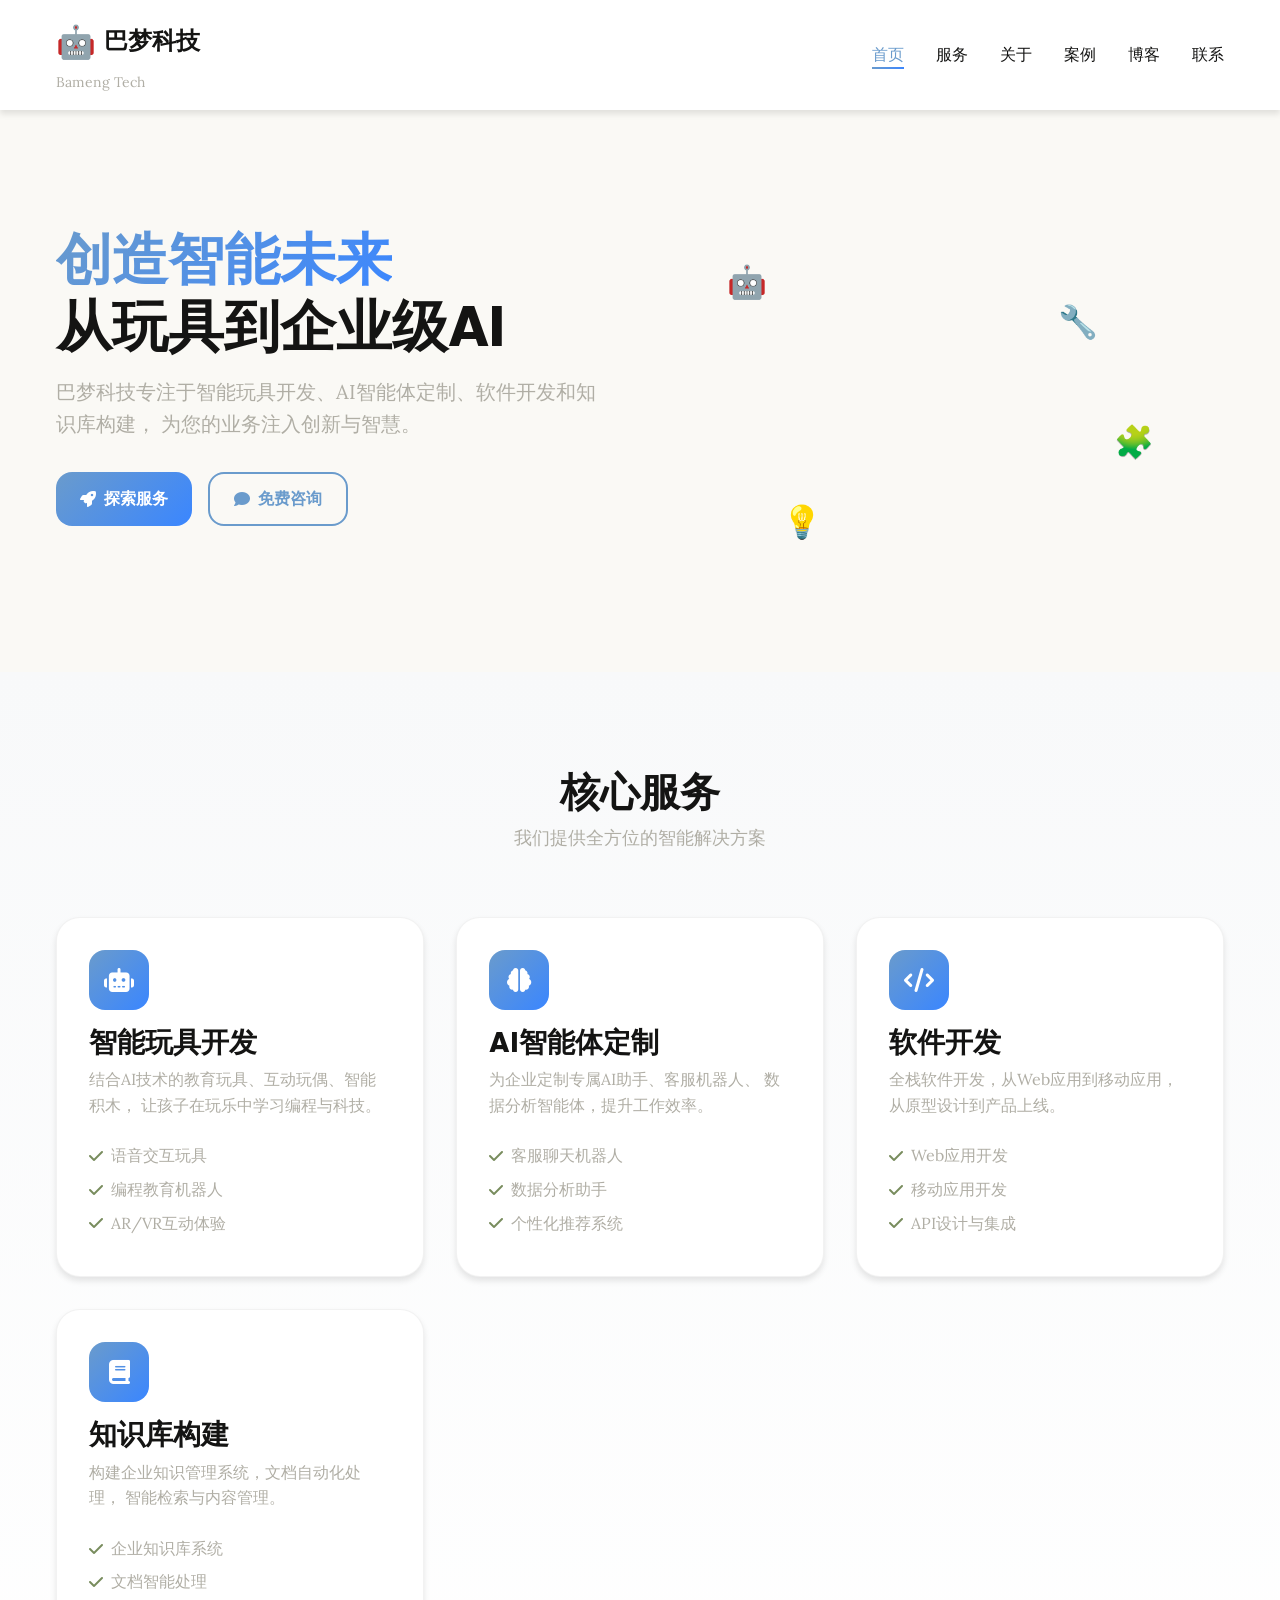
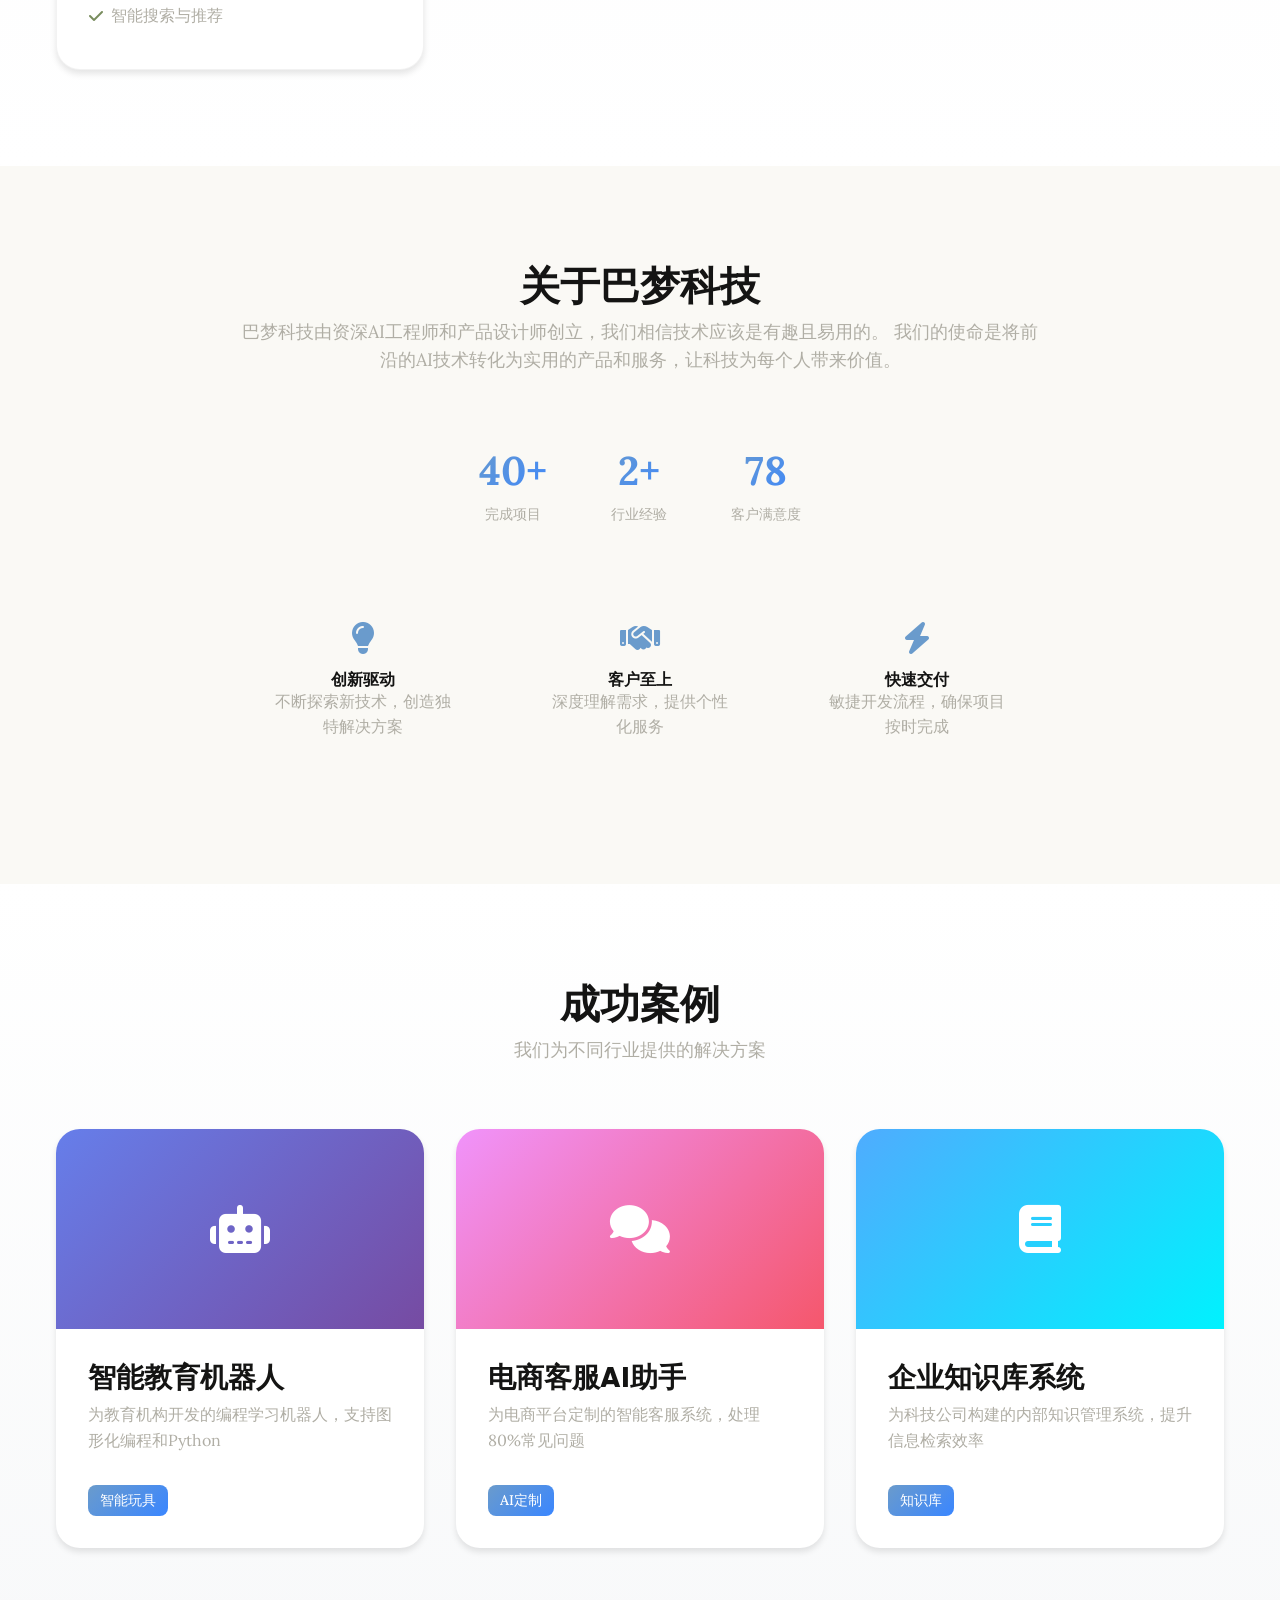
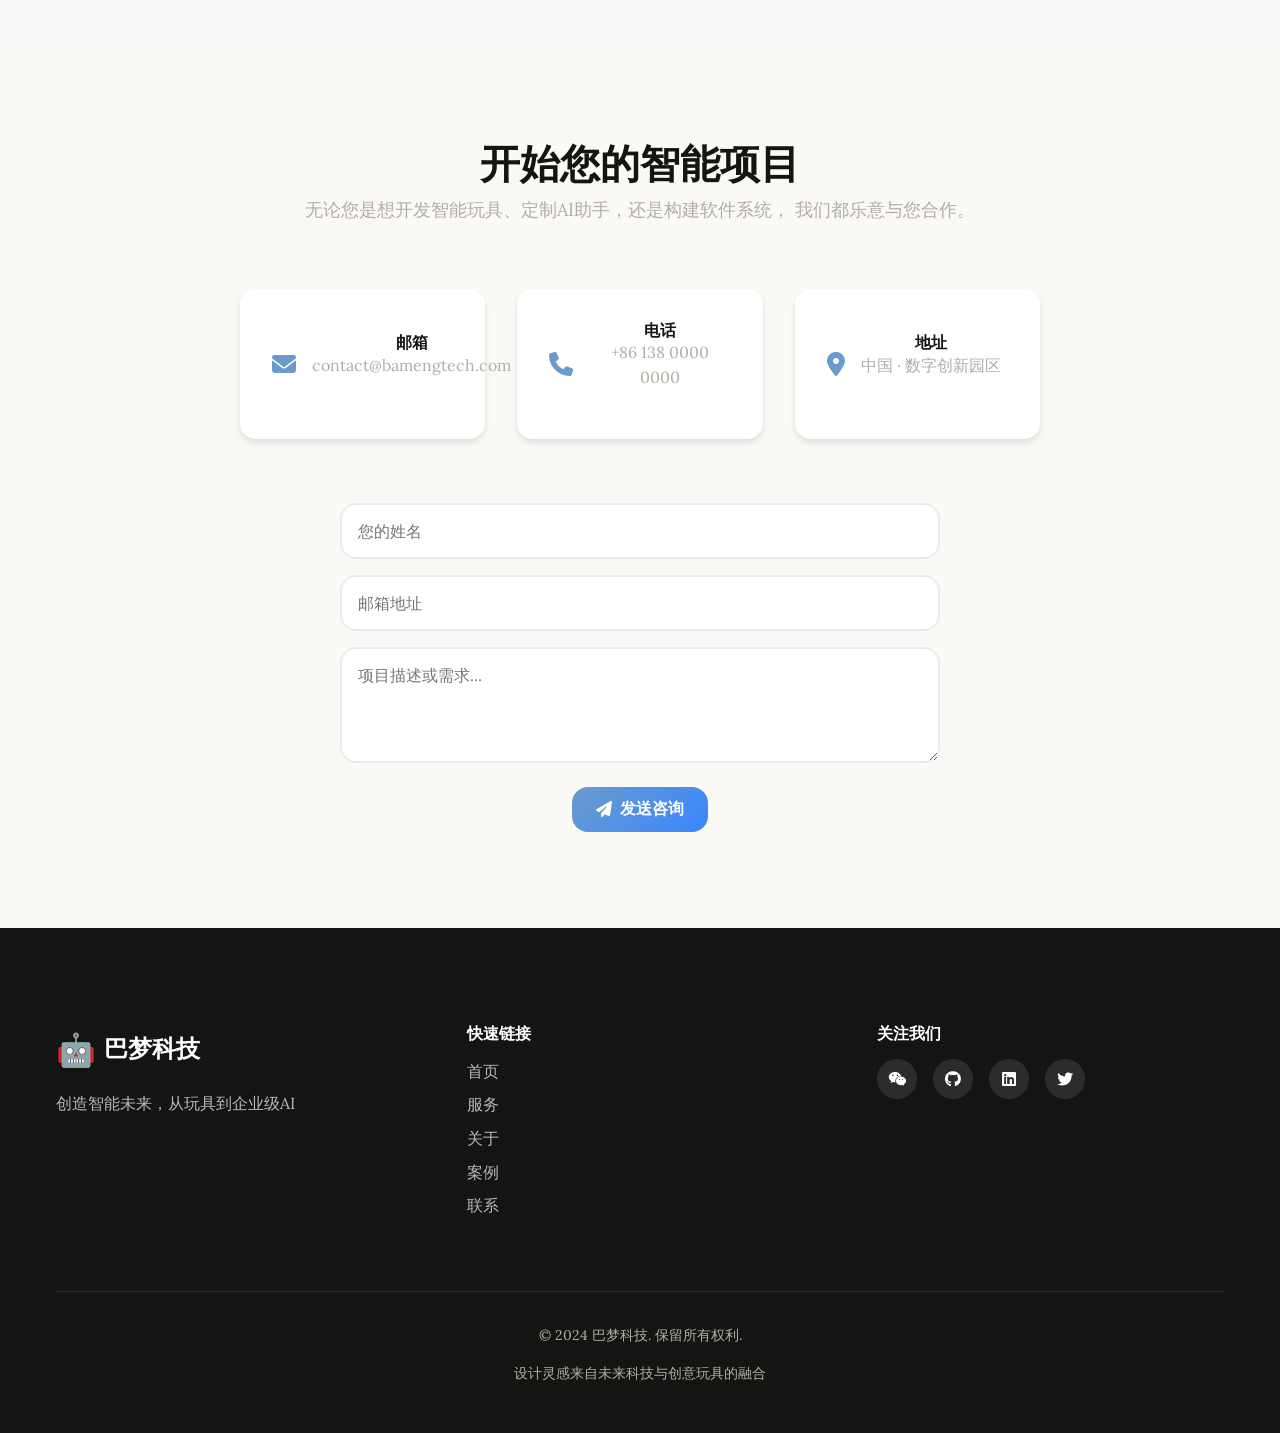
==== index.html @ cd21b33a "初稿" ====
<!DOCTYPE html>
<html lang="zh-CN">
<head>
    <meta charset="UTF-8">
    <meta name="viewport" content="width=device-width, initial-scale=1.0">
    <title>巴梦科技 - 智能玩具与AI定制专家</title>
    <link rel="stylesheet" href="css/style.css">
    <link rel="preconnect" href="https://fonts.googleapis.com">
    <link rel="preconnect" href="https://fonts.gstatic.com" crossorigin>
    <link href="https://fonts.googleapis.com/css2?family=Poppins:wght@300;400;500;600;700&family=Lora:wght@400;500;600;700&family=Space+Grotesk:wght@300;400;500;600;700&family=Inter:wght@300;400;500;600&family=JetBrains+Mono:wght@300;400;500&display=swap" rel="stylesheet">
    <link rel="stylesheet" href="https://cdnjs.cloudflare.com/ajax/libs/font-awesome/6.4.0/css/all.min.css">
</head>
<body>
    <!-- 导航栏 -->
    <nav class="navbar">
        <div class="container">
            <div class="nav-brand">
                <div class="logo">
                    <span class="logo-icon">🤖</span>
                    <span class="logo-text">巴梦科技</span>
                </div>
                <div class="logo-subtitle">Bameng Tech</div>
            </div>
            <ul class="nav-menu">
                <li><a href="#home" class="nav-link active">首页</a></li>
                <li><a href="#services" class="nav-link">服务</a></li>
                <li><a href="#about" class="nav-link">关于</a></li>
                <li><a href="#portfolio" class="nav-link">案例</a></li>
                <li><a href="blog.html" class="nav-link">博客</a></li>
                <li><a href="#contact" class="nav-link">联系</a></li>
            </ul>
            <button class="nav-toggle" aria-label="Toggle navigation">
                <i class="fas fa-bars"></i>
            </button>
        </div>
    </nav>

    <!-- 英雄区域 -->
    <section id="home" class="hero">
        <div class="container">
            <div class="hero-content">
                <h1 class="hero-title">
                    <span class="gradient-text">创造智能未来</span>
                    <br>从玩具到企业级AI
                </h1>
                <p class="hero-subtitle">
                    巴梦科技专注于智能玩具开发、AI智能体定制、软件开发和知识库构建，
                    为您的业务注入创新与智慧。
                </p>
                <div class="hero-buttons">
                    <a href="#services" class="btn btn-primary">
                        <i class="fas fa-rocket"></i> 探索服务
                    </a>
                    <a href="#contact" class="btn btn-secondary">
                        <i class="fas fa-comment"></i> 免费咨询
                    </a>
                </div>
            </div>
            <div class="hero-visual">
                <div class="floating-elements">
                    <div class="floating-element el1">🤖</div>
                    <div class="floating-element el2">🧩</div>
                    <div class="floating-element el3">💡</div>
                    <div class="floating-element el4">🔧</div>
                </div>
                <div class="hero-image">
                    <!-- 这里可以用SVG或图片 -->
                    <div class="circuit-background"></div>
                </div>
            </div>
        </div>
    </section>

    <!-- 服务区域 -->
    <section id="services" class="services">
        <div class="container">
            <div class="section-header">
                <h2 class="section-title">核心服务</h2>
                <p class="section-subtitle">我们提供全方位的智能解决方案</p>
            </div>
            <div class="services-grid">
                <div class="service-card">
                    <div class="service-icon">
                        <i class="fas fa-robot"></i>
                    </div>
                    <h3 class="service-title">智能玩具开发</h3>
                    <p class="service-description">
                        结合AI技术的教育玩具、互动玩偶、智能积木，
                        让孩子在玩乐中学习编程与科技。
                    </p>
                    <ul class="service-features">
                        <li><i class="fas fa-check"></i> 语音交互玩具</li>
                        <li><i class="fas fa-check"></i> 编程教育机器人</li>
                        <li><i class="fas fa-check"></i> AR/VR互动体验</li>
                    </ul>
                </div>

                <div class="service-card">
                    <div class="service-icon">
                        <i class="fas fa-brain"></i>
                    </div>
                    <h3 class="service-title">AI智能体定制</h3>
                    <p class="service-description">
                        为企业定制专属AI助手、客服机器人、
                        数据分析智能体，提升工作效率。
                    </p>
                    <ul class="service-features">
                        <li><i class="fas fa-check"></i> 客服聊天机器人</li>
                        <li><i class="fas fa-check"></i> 数据分析助手</li>
                        <li><i class="fas fa-check"></i> 个性化推荐系统</li>
                    </ul>
                </div>

                <div class="service-card">
                    <div class="service-icon">
                        <i class="fas fa-code"></i>
                    </div>
                    <h3 class="service-title">软件开发</h3>
                    <p class="service-description">
                        全栈软件开发，从Web应用到移动应用，
                        从原型设计到产品上线。
                    </p>
                    <ul class="service-features">
                        <li><i class="fas fa-check"></i> Web应用开发</li>
                        <li><i class="fas fa-check"></i> 移动应用开发</li>
                        <li><i class="fas fa-check"></i> API设计与集成</li>
                    </ul>
                </div>

                <div class="service-card">
                    <div class="service-icon">
                        <i class="fas fa-book"></i>
                    </div>
                    <h3 class="service-title">知识库构建</h3>
                    <p class="service-description">
                        构建企业知识管理系统，文档自动化处理，
                        智能检索与内容管理。
                    </p>
                    <ul class="service-features">
                        <li><i class="fas fa-check"></i> 企业知识库系统</li>
                        <li><i class="fas fa-check"></i> 文档智能处理</li>
                        <li><i class="fas fa-check"></i> 智能搜索与推荐</li>
                    </ul>
                </div>
            </div>
        </div>
    </section>

    <!-- 关于区域 -->
    <section id="about" class="about">
        <div class="container">
            <div class="about-content">
                <h2 class="section-title">关于巴梦科技</h2>
                <p class="about-text">
                    巴梦科技由资深AI工程师和产品设计师创立，我们相信技术应该是有趣且易用的。
                    我们的使命是将前沿的AI技术转化为实用的产品和服务，让科技为每个人带来价值。
                </p>
                <div class="stats">
                    <div class="stat-item">
                        <div class="stat-number">50+</div>
                        <div class="stat-label">完成项目</div>
                    </div>
                    <div class="stat-item">
                        <div class="stat-number">3+</div>
                        <div class="stat-label">行业经验</div>
                    </div>
                    <div class="stat-item">
                        <div class="stat-number">100%</div>
                        <div class="stat-label">客户满意度</div>
                    </div>
                </div>
                <div class="about-features">
                    <div class="feature">
                        <i class="fas fa-lightbulb"></i>
                        <h4>创新驱动</h4>
                        <p>不断探索新技术，创造独特解决方案</p>
                    </div>
                    <div class="feature">
                        <i class="fas fa-handshake"></i>
                        <h4>客户至上</h4>
                        <p>深度理解需求，提供个性化服务</p>
                    </div>
                    <div class="feature">
                        <i class="fas fa-bolt"></i>
                        <h4>快速交付</h4>
                        <p>敏捷开发流程，确保项目按时完成</p>
                    </div>
                </div>
            </div>
        </div>
    </section>

    <!-- 案例展示 -->
    <section id="portfolio" class="portfolio">
        <div class="container">
            <div class="section-header">
                <h2 class="section-title">成功案例</h2>
                <p class="section-subtitle">我们为不同行业提供的解决方案</p>
            </div>
            <div class="portfolio-grid">
                <div class="portfolio-item">
                    <div class="portfolio-image" style="background: linear-gradient(135deg, #667eea 0%, #764ba2 100%);">
                        <i class="fas fa-robot fa-3x"></i>
                    </div>
                    <div class="portfolio-content">
                        <h3>智能教育机器人</h3>
                        <p>为教育机构开发的编程学习机器人，支持图形化编程和Python</p>
                        <span class="portfolio-tag">智能玩具</span>
                    </div>
                </div>
                <div class="portfolio-item">
                    <div class="portfolio-image" style="background: linear-gradient(135deg, #f093fb 0%, #f5576c 100%);">
                        <i class="fas fa-comments fa-3x"></i>
                    </div>
                    <div class="portfolio-content">
                        <h3>电商客服AI助手</h3>
                        <p>为电商平台定制的智能客服系统，处理80%常见问题</p>
                        <span class="portfolio-tag">AI定制</span>
                    </div>
                </div>
                <div class="portfolio-item">
                    <div class="portfolio-image" style="background: linear-gradient(135deg, #4facfe 0%, #00f2fe 100%);">
                        <i class="fas fa-book fa-3x"></i>
                    </div>
                    <div class="portfolio-content">
                        <h3>企业知识库系统</h3>
                        <p>为科技公司构建的内部知识管理系统，提升信息检索效率</p>
                        <span class="portfolio-tag">知识库</span>
                    </div>
                </div>
            </div>
        </div>
    </section>

    <!-- 联系区域 -->
    <section id="contact" class="contact">
        <div class="container">
            <div class="contact-content">
                <h2 class="section-title">开始您的智能项目</h2>
                <p class="contact-subtitle">
                    无论您是想开发智能玩具、定制AI助手，还是构建软件系统，
                    我们都乐意与您合作。
                </p>
                <div class="contact-info">
                    <div class="contact-item">
                        <i class="fas fa-envelope"></i>
                        <div>
                            <h4>邮箱</h4>
                            <p>contact@bamengtech.com</p>
                        </div>
                    </div>
                    <div class="contact-item">
                        <i class="fas fa-phone"></i>
                        <div>
                            <h4>电话</h4>
                            <p>+86 138 0000 0000</p>
                        </div>
                    </div>
                    <div class="contact-item">
                        <i class="fas fa-map-marker-alt"></i>
                        <div>
                            <h4>地址</h4>
                            <p>中国 · 数字创新园区</p>
                        </div>
                    </div>
                </div>
                <form class="contact-form">
                    <div class="form-group">
                        <input type="text" placeholder="您的姓名" required>
                    </div>
                    <div class="form-group">
                        <input type="email" placeholder="邮箱地址" required>
                    </div>
                    <div class="form-group">
                        <textarea placeholder="项目描述或需求..." rows="4" required></textarea>
                    </div>
                    <button type="submit" class="btn btn-primary">
                        <i class="fas fa-paper-plane"></i> 发送咨询
                    </button>
                </form>
            </div>
        </div>
    </section>

    <!-- 页脚 -->
    <footer class="footer">
        <div class="container">
            <div class="footer-content">
                <div class="footer-brand">
                    <div class="logo">
                        <span class="logo-icon">🤖</span>
                        <span class="logo-text">巴梦科技</span>
                    </div>
                    <p class="footer-description">
                        创造智能未来，从玩具到企业级AI
                    </p>
                </div>
                <div class="footer-links">
                    <h4>快速链接</h4>
                    <ul>
                        <li><a href="#home">首页</a></li>
                        <li><a href="#services">服务</a></li>
                        <li><a href="#about">关于</a></li>
                        <li><a href="#portfolio">案例</a></li>
                        <li><a href="#contact">联系</a></li>
                    </ul>
                </div>
                <div class="footer-social">
                    <h4>关注我们</h4>
                    <div class="social-icons">
                        <a href="#"><i class="fab fa-weixin"></i></a>
                        <a href="#"><i class="fab fa-github"></i></a>
                        <a href="#"><i class="fab fa-linkedin"></i></a>
                        <a href="#"><i class="fab fa-twitter"></i></a>
                    </div>
                </div>
            </div>
            <div class="footer-bottom">
                <p>&copy; 2024 巴梦科技. 保留所有权利.</p>
                <p>设计灵感来自未来科技与创意玩具的融合</p>
            </div>
        </div>
    </footer>

    <script src="js/script.js"></script>
</body>
</html>
---- css/style.css ----
/* 巴梦科技 - 网站样式 */
/* 设计理念：未来科技 + 温暖互动 */

:root {
    /* 巴梦科技品牌色彩系统 - 基于brand-guidelines理念 */
    --primary-dark: #141413;      /* 主深色 - 专业稳重 */
    --primary-light: #faf9f5;     /* 主浅色 - 干净明亮 */
    --mid-gray: #b0aea5;          /* 中灰色 - 次要元素 */
    --light-gray: #e8e6dc;        /* 浅灰色 - 背景层次 */
    
    /* 强调色系统 - 体现智能玩具的趣味性 */
    --accent-orange: #d97757;     /* 主强调色 - 温暖活力 */
    --accent-blue: #6a9bcc;       /* 次强调色 - 科技信任 */
    --accent-green: #788c5d;      /* 三强调色 - 成长自然 */
    
    /* 功能色彩 */
    --primary-color: var(--accent-blue);      /* 主色使用科技蓝 */
    --secondary-color: var(--accent-orange);  /* 次色使用温暖橙 */
    --accent-color: var(--accent-green);      /* 强调色使用自然绿 */
    --dark-color: var(--primary-dark);
    --light-color: var(--primary-light);
    --gray-color: var(--mid-gray);
    
    /* 渐变系统 */
    --gradient-primary: linear-gradient(135deg, var(--accent-blue) 0%, #3a86ff 100%);
    --gradient-secondary: linear-gradient(135deg, var(--accent-orange) 0%, #ff9a5c 100%);
    --gradient-accent: linear-gradient(135deg, var(--accent-green) 0%, #9bc26d 100%);
    
    /* 字体系统 - 基于brand-guidelines理念 */
    --font-heading: 'Poppins', 'Space Grotesk', sans-serif;  /* 标题字体 */
    --font-body: 'Lora', 'Inter', 'Georgia', serif;          /* 正文字体 */
    --font-mono: 'JetBrains Mono', 'Courier New', monospace; /* 代码字体 */
    
    /* 间距 */
    --spacing-xs: 0.5rem;
    --spacing-sm: 1rem;
    --spacing-md: 2rem;
    --spacing-lg: 4rem;
    --spacing-xl: 6rem;
    
    /* 圆角 */
    --radius-sm: 8px;
    --radius-md: 16px;
    --radius-lg: 24px;
    
    /* 阴影 */
    --shadow-sm: 0 4px 6px rgba(0, 0, 0, 0.1);
    --shadow-md: 0 10px 25px rgba(0, 0, 0, 0.15);
    --shadow-lg: 0 20px 40px rgba(0, 0, 0, 0.2);
}

/* 重置与基础样式 */
* {
    margin: 0;
    padding: 0;
    box-sizing: border-box;
}

html {
    scroll-behavior: smooth;
}

body {
    font-family: var(--font-body);
    color: var(--dark-color);
    background-color: var(--light-color);
    line-height: 1.6;
    overflow-x: hidden;
}

.container {
    max-width: 1200px;
    margin: 0 auto;
    padding: 0 var(--spacing-sm);
}

/* 排版 */
h1, h2, h3, h4 {
    font-family: var(--font-heading);
    font-weight: 700;
    line-height: 1.2;
}

h1 {
    font-size: 3.5rem;
    margin-bottom: var(--spacing-sm);
}

h2 {
    font-size: 2.5rem;
    margin-bottom: var(--spacing-sm);
}

h3 {
    font-size: 1.75rem;
    margin-bottom: var(--spacing-xs);
}

p {
    margin-bottom: var(--spacing-sm);
    color: var(--gray-color);
}

/* 按钮 */
.btn {
    display: inline-flex;
    align-items: center;
    justify-content: center;
    padding: 0.75rem 1.5rem;
    border-radius: var(--radius-md);
    font-weight: 600;
    text-decoration: none;
    transition: all 0.3s ease;
    border: none;
    cursor: pointer;
    font-size: 1rem;
    gap: 0.5rem;
}

.btn-primary {
    background: var(--gradient-primary);
    color: white;
}

.btn-primary:hover {
    transform: translateY(-2px);
    box-shadow: var(--shadow-md);
}

.btn-secondary {
    background: transparent;
    color: var(--primary-color);
    border: 2px solid var(--primary-color);
}

.btn-secondary:hover {
    background: var(--primary-color);
    color: white;
    transform: translateY(-2px);
}

/* 导航栏 */
.navbar {
    position: fixed;
    top: 0;
    left: 0;
    right: 0;
    background: rgba(255, 255, 255, 0.95);
    backdrop-filter: blur(10px);
    z-index: 1000;
    padding: 1rem 0;
    box-shadow: var(--shadow-sm);
}

.navbar .container {
    display: flex;
    justify-content: space-between;
    align-items: center;
}

.nav-brand {
    display: flex;
    flex-direction: column;
}

.logo {
    display: flex;
    align-items: center;
    gap: 0.5rem;
    font-size: 1.5rem;
    font-weight: 700;
    color: var(--dark-color);
}

.logo-icon {
    font-size: 2rem;
}

.logo-subtitle {
    font-size: 0.875rem;
    color: var(--gray-color);
    margin-top: 0.25rem;
}

.nav-menu {
    display: flex;
    list-style: none;
    gap: 2rem;
}

.nav-link {
    text-decoration: none;
    color: var(--dark-color);
    font-weight: 500;
    transition: color 0.3s ease;
    position: relative;
}

.nav-link:hover,
.nav-link.active {
    color: var(--primary-color);
}

.nav-link.active::after {
    content: '';
    position: absolute;
    bottom: -5px;
    left: 0;
    right: 0;
    height: 2px;
    background: var(--gradient-primary);
}

.nav-toggle {
    display: none;
    background: none;
    border: none;
    font-size: 1.5rem;
    color: var(--dark-color);
    cursor: pointer;
}

/* 英雄区域 */
.hero {
    padding: var(--spacing-xl) 0;
    margin-top: 80px;
    position: relative;
    overflow: hidden;
}

.hero .container {
    display: grid;
    grid-template-columns: 1fr 1fr;
    gap: var(--spacing-lg);
    align-items: center;
}

.hero-title {
    font-size: 3.5rem;
    margin-bottom: var(--spacing-sm);
}

.gradient-text {
    background: var(--gradient-primary);
    -webkit-background-clip: text;
    -webkit-text-fill-color: transparent;
    background-clip: text;
}

.hero-subtitle {
    font-size: 1.25rem;
    margin-bottom: var(--spacing-md);
    color: var(--gray-color);
}

.hero-buttons {
    display: flex;
    gap: var(--spacing-sm);
    margin-top: var(--spacing-md);
}

.hero-visual {
    position: relative;
    height: 400px;
}

.floating-elements {
    position: absolute;
    width: 100%;
    height: 100%;
}

.floating-element {
    position: absolute;
    font-size: 2rem;
    animation: float 6s ease-in-out infinite;
}

.el1 { top: 20%; left: 10%; animation-delay: 0s; }
.el2 { top: 60%; left: 80%; animation-delay: 1s; }
.el3 { top: 80%; left: 20%; animation-delay: 2s; }
.el4 { top: 30%; left: 70%; animation-delay: 3s; }

@keyframes float {
    0%, 100% { transform: translateY(0) rotate(0deg); }
    50% { transform: translateY(-20px) rotate(10deg); }
}

.circuit-background {
    width: 100%;
    height: 100%;
    background: linear-gradient(45deg, #f0f4ff 25%, transparent 25%),
                linear-gradient(-45deg, #f0f4ff 25%, transparent 25%),
                linear-gradient(45deg, transparent 75%, #f0f4ff 75%),
                linear-gradient(-45deg, transparent 75%, #f0f4ff 75%);
    background-size: 20px 20px;
    background-position: 0 0, 0 10px, 10px -10px, -10px 0px;
    border-radius: var(--radius-lg);
    position: relative;
    overflow: hidden;
}

.circuit-background::before {
    content: '';
    position: absolute;
    top: 0;
    left: 0;
    right: 0;
    bottom: 0;
    background: var(--gradient-primary);
    opacity: 0.1;
}

/* 服务区域 */
.services {
    padding: var(--spacing-xl) 0;
    background: linear-gradient(180deg, #f8f9fa 0%, #ffffff 100%);
}

.section-header {
    text-align: center;
    margin-bottom: var(--spacing-lg);
}

.section-title {
    margin-bottom: var(--spacing-xs);
}

.section-subtitle {
    color: var(--gray-color);
    font-size: 1.125rem;
}

.services-grid {
    display: grid;
    grid-template-columns: repeat(auto-fit, minmax(280px, 1fr));
    gap: var(--spacing-md);
}

.service-card {
    background: white;
    padding: var(--spacing-md);
    border-radius: var(--radius-lg);
    box-shadow: var(--shadow-sm);
    transition: all 0.3s ease;
    border: 1px solid rgba(0, 0, 0, 0.05);
}

.service-card:hover {
    transform: translateY(-10px);
    box-shadow: var(--shadow-lg);
}

.service-icon {
    width: 60px;
    height: 60px;
    background: var(--gradient-primary);
    border-radius: var(--radius-md);
    display: flex;
    align-items: center;
    justify-content: center;
    margin-bottom: var(--spacing-sm);
    color: white;
    font-size: 1.5rem;
}

.service-title {
    margin-bottom: var(--spacing-xs);
}

.service-description {
    margin-bottom: var(--spacing-sm);
    min-height: 60px;
}

.service-features {
    list-style: none;
    margin-top: var(--spacing-sm);
}

.service-features li {
    display: flex;
    align-items: center;
    gap: 0.5rem;
    margin-bottom: 0.5rem;
    color: var(--gray-color);
}

.service-features i {
    color: var(--accent-color);
}

/* 关于区域 */
.about {
    padding: var(--spacing-xl) 0;
}

.about-content {
    max-width: 800px;
    margin: 0 auto;
    text-align: center;
}

.about-text {
    font-size: 1.125rem;
    margin-bottom: var(--spacing-lg);
}

.stats {
    display: flex;
    justify-content: center;
    gap: var(--spacing-lg);
    margin: var(--spacing-lg) 0;
}

.stat-item {
    text-align: center;
}

.stat-number {
    font-size: 2.5rem;
    font-weight: 700;
    background: var(--gradient-primary);
    -webkit-background-clip: text;
    -webkit-text-fill-color: transparent;
    background-clip: text;
}

.stat-label {
    color: var(--gray-color);
    font-size: 0.875rem;
}

.about-features {
    display: grid;
    grid-template-columns: repeat(auto-fit, minmax(200px, 1fr));
    gap: var(--spacing-md);
    margin-top: var(--spacing-lg);
}

.feature {
    text-align: center;
    padding: var(--spacing-md);
}

.feature i {
    font-size: 2rem;
    color: var(--primary-color);
    margin-bottom: var(--spacing-sm);
}

/* 案例区域 */
.portfolio {
    padding: var(--spacing-xl) 0;
    background: linear-gradient(180deg, #ffffff 0%, #f8f9fa 100%);
}

.portfolio-grid {
    display: grid;
    grid-template-columns: repeat(auto-fit, minmax(300px, 1fr));
    gap: var(--spacing-md);
}

.portfolio-item {
    background: white;
    border-radius: var(--radius-lg);
    overflow: hidden;
    box-shadow: var(--shadow-sm);
    transition: all 0.3s ease;
}

.portfolio-item:hover {
    transform: translateY(-5px);
    box-shadow: var(--shadow-md);
}

.portfolio-image {
    height: 200px;
    display: flex;
    align-items: center;
    justify-content: center;
    color: white;
}

.portfolio-content {
    padding: var(--spacing-md);
}

.portfolio-tag {
    display: inline-block;
    padding: 0.25rem 0.75rem;
    background: var(--gradient-primary);
    color: white;
    border-radius: var(--radius-sm);
    font-size: 0.875rem;
    font-weight: 500;
    margin-top: var(--spacing-sm);
}

/* 联系区域 */
.contact {
    padding: var(--spacing-xl) 0;
}

.contact-content {
    max-width: 800px;
    margin: 0 auto;
    text-align: center;
}

.contact-subtitle {
    font-size: 1.125rem;
    margin-bottom: var(--spacing-lg);
}

.contact-info {
    display: grid;
    grid-template-columns: repeat(auto-fit, minmax(200px, 1fr));
    gap: var(--spacing-md);
    margin: var(--spacing-lg) 0;
}

.contact-item {
    display: flex;
    align-items: center;
    gap: var(--spacing-sm);
    padding: var(--spacing-md);
    background: white;
    border-radius: var(--radius-md);
    box-shadow: var(--shadow-sm);
}

.contact-item i {
    font-size: 1.5rem;
    color: var(--primary-color);
}

.contact-form {
    max-width: 600px;
    margin: var(--spacing-lg) auto 0;
}

.form-group {
    margin-bottom: var(--spacing-sm);
}

.form-group input,
.form-group textarea {
    width: 100%;
    padding: 1rem;
    border: 2px solid #e9ecef;
    border-radius: var(--radius-md);
    font-family: var(--font-body);
    font-size: 1rem;
    transition: border-color 0.3s ease;
}

.form-group input:focus,
.form-group textarea:focus {
    outline: none;
    border-color: var(--primary-color);
}

/* 页脚 */
.footer {
    background: var(--dark-color);
    color: white;
    padding: var(--spacing-xl) 0 var(--spacing-md);
}

.footer-content {
    display: grid;
    grid-template-columns: repeat(auto-fit, minmax(250px, 1fr));
    gap: var(--spacing-lg);
    margin-bottom: var(--spacing-lg);
}

.footer-brand .logo {
    color: white;
    margin-bottom: var(--spacing-sm);
}

.footer-description {
    color: rgba(255, 255, 255, 0.7);
}

.footer-links h4,
.footer-social h4 {
    margin-bottom: var(--spacing-sm);
    color: white;
}

.footer-links ul {
    list-style: none;
}

.footer-links li {
    margin-bottom: 0.5rem;
}

.footer-links a {
    color: rgba(255, 255, 255, 0.7);
    text-decoration: none;
    transition: color 0.3s ease;
}

.footer-links a:hover {
    color: white;
}

.social-icons {
    display: flex;
    gap: var(--spacing-sm);
}

.social-icons a {
    display: inline-flex;
    align-items: center;
    justify-content: center;
    width: 40px;
    height: 40px;
    background: rgba(255, 255, 255, 0.1);
    border-radius: 50%;
    color: white;
    text-decoration: none;
    transition: all 0.3s ease;
}

.social-icons a:hover {
    background: var(--primary-color);
    transform: translateY(-3px);
}

.footer-bottom {
    text-align: center;
    padding-top: var(--spacing-md);
    border-top: 1px solid rgba(255, 255, 255, 0.1);
    color: rgba(255, 255, 255, 0.5);
    font-size: 0.875rem;
}

/* 响应式设计 */
@media (max-width: 768px) {
    h1 {
        font-size: 2.5rem;
    }
    
    h2 {
        font-size: 2rem;
    }
    
    .hero .container {
        grid-template-columns: 1fr;
        text-align: center;
    }
    
    .hero-buttons {
        justify-content: center;
        flex-wrap: wrap;
    }
    
    .nav-menu {
        display: none;
        position: absolute;
        top: 100%;
        left: 0;
        right: 0;
        background: white;
        flex-direction: column;
        padding: var(--spacing-md);
        box-shadow: var(--shadow-md);
    }
    
    .nav-menu.active {
        display: flex;
    }
    
    .nav-toggle {
        display: block;
    }
    
    .stats {
        flex-direction: column;
        gap: var(--spacing-md);
    }
    
    .contact-info {
        grid-template-columns: 1fr;
    }
}

@media (max-width: 480px) {
    .services-grid,
    .portfolio-grid {
        grid-template-columns: 1fr;
    }
    
    .about-features {
        grid-template-columns: 1fr;
    }
}
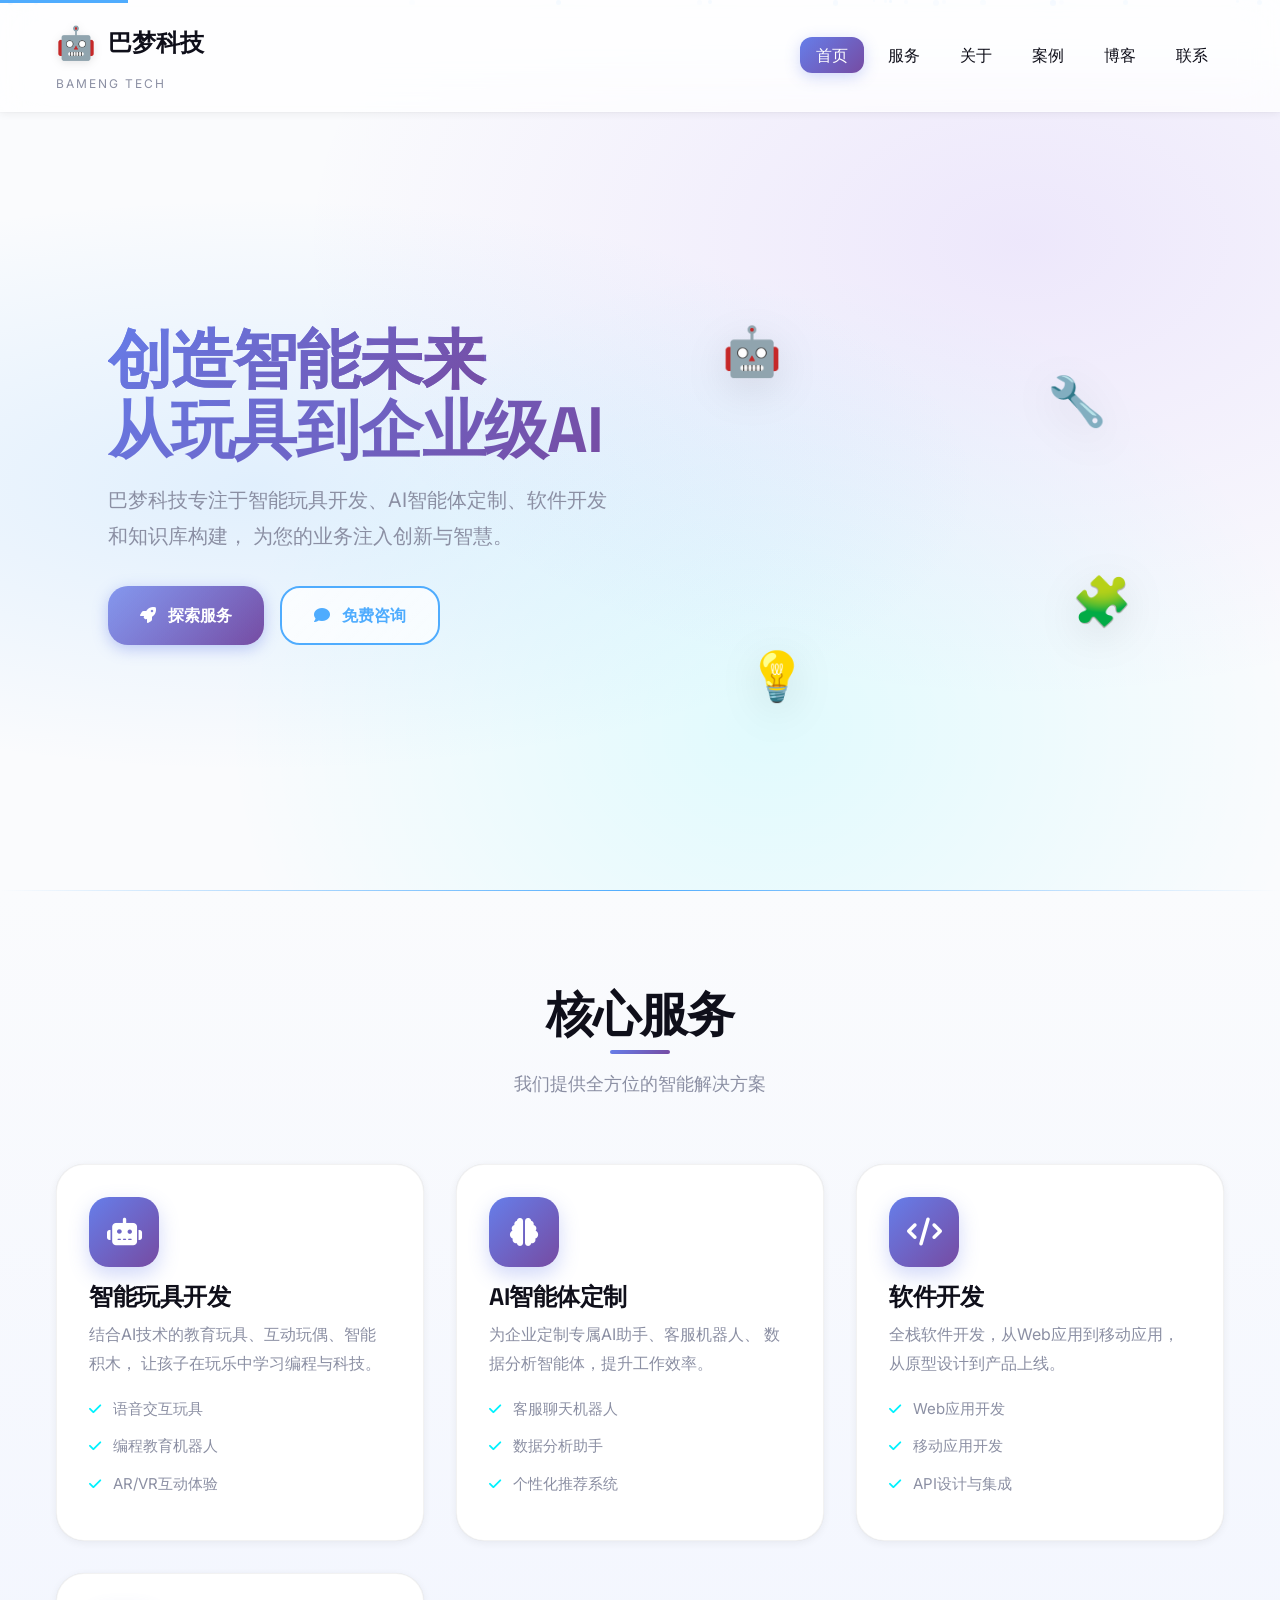
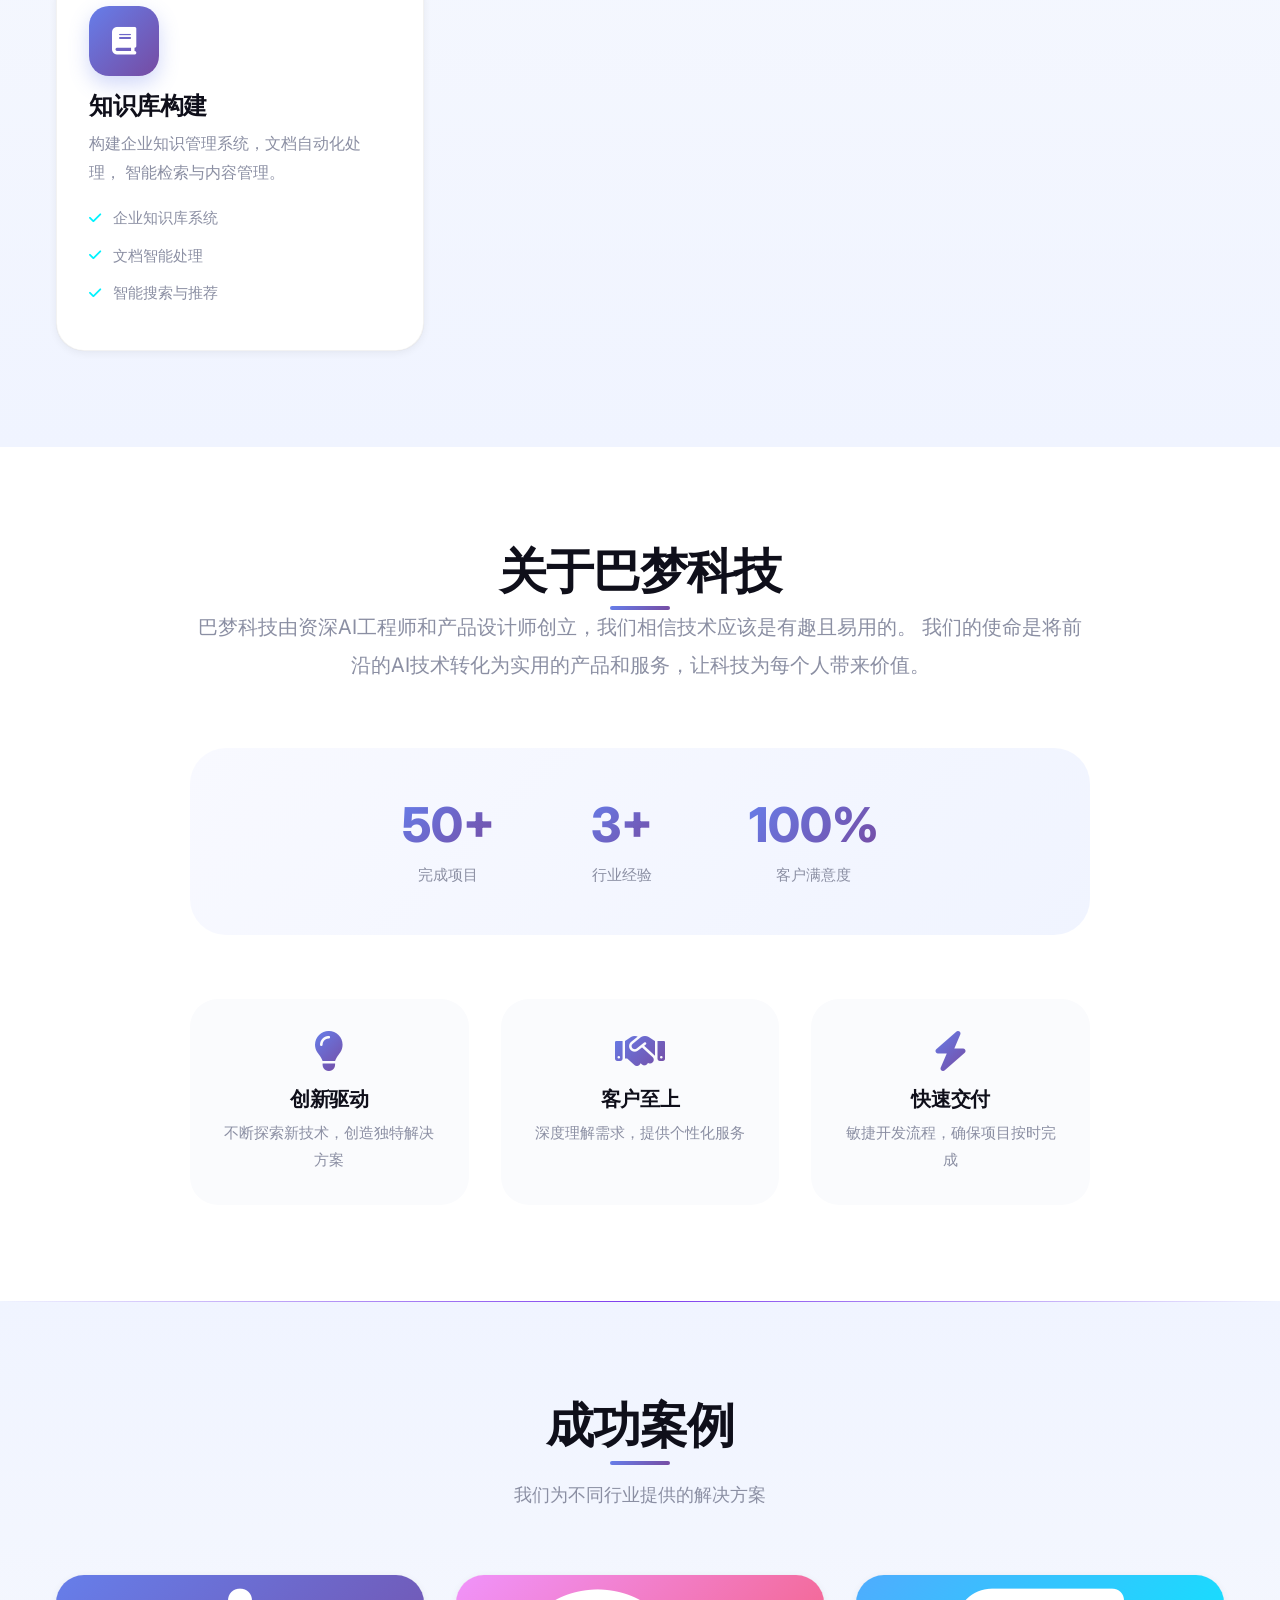
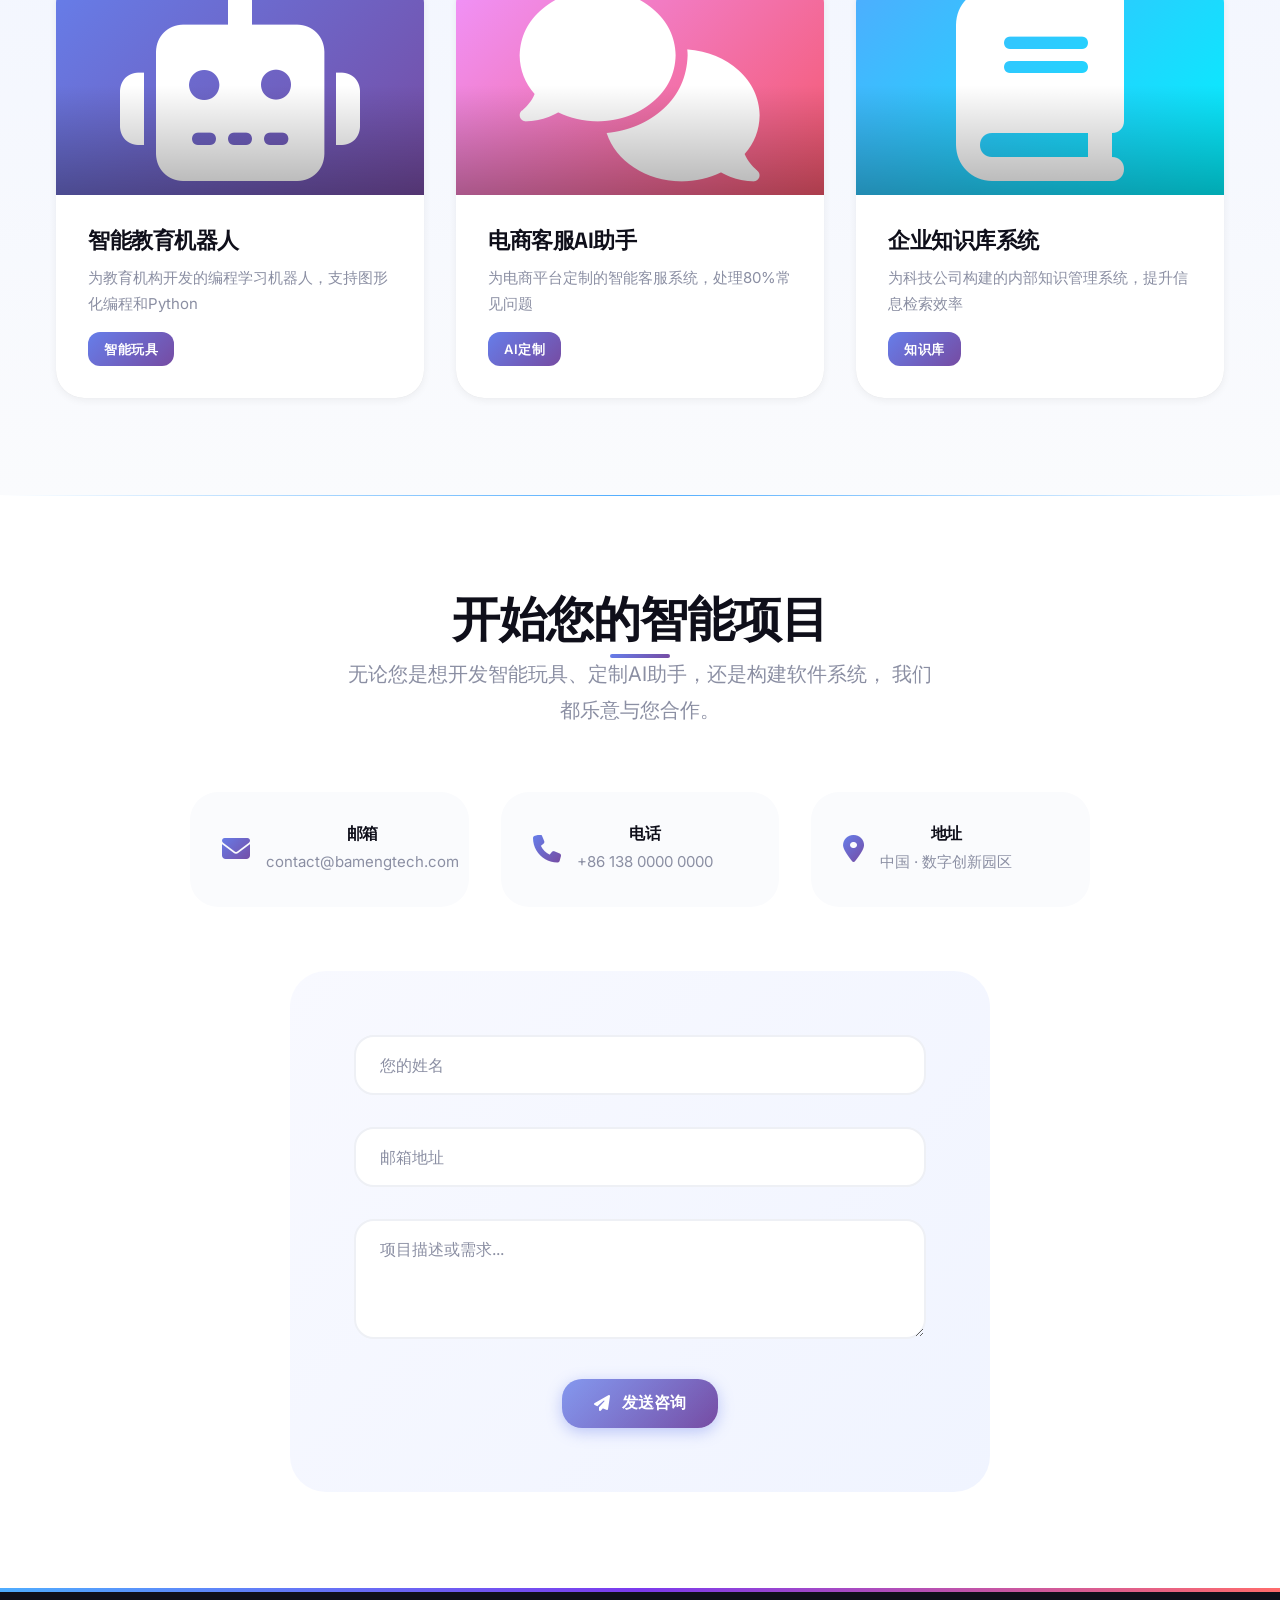
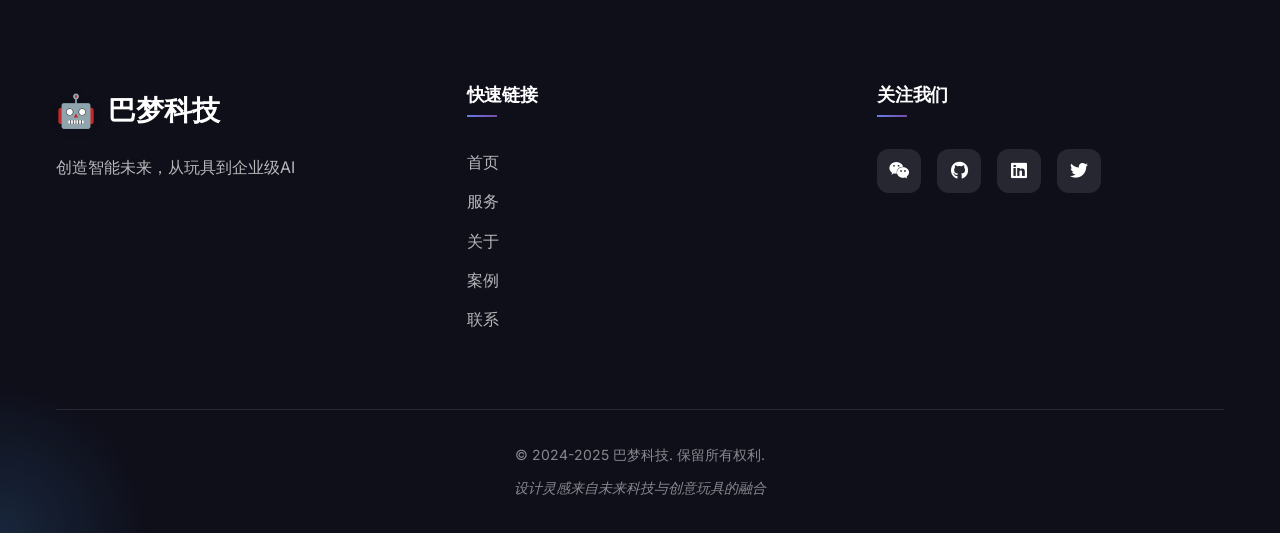
==== commit 1c245620: "add" ====
--- a/index.html
+++ b/index.html
@@ -3,14 +3,19 @@
 <head>
     <meta charset="UTF-8">
     <meta name="viewport" content="width=device-width, initial-scale=1.0">
+    <meta name="description" content="巴梦科技专注于智能玩具开发、AI智能体定制、软件开发和知识库构建，为您的业务注入创新与智慧。">
+    <meta name="theme-color" content="#667eea">
     <title>巴梦科技 - 智能玩具与AI定制专家</title>
     <link rel="stylesheet" href="css/style.css">
     <link rel="preconnect" href="https://fonts.googleapis.com">
     <link rel="preconnect" href="https://fonts.gstatic.com" crossorigin>
-    <link href="https://fonts.googleapis.com/css2?family=Poppins:wght@300;400;500;600;700&family=Lora:wght@400;500;600;700&family=Space+Grotesk:wght@300;400;500;600;700&family=Inter:wght@300;400;500;600&family=JetBrains+Mono:wght@300;400;500&display=swap" rel="stylesheet">
+    <link href="https://fonts.googleapis.com/css2?family=Inter:wght@300;400;500;600;700&family=Space+Grotesk:wght@300;400;500;600;700&family=JetBrains+Mono:wght@300;400;500&display=swap" rel="stylesheet">
     <link rel="stylesheet" href="https://cdnjs.cloudflare.com/ajax/libs/font-awesome/6.4.0/css/all.min.css">
 </head>
 <body>
+    <!-- 无障碍跳过链接 -->
+    <a href="#main-content" class="skip-link">跳转到主要内容</a>
+    
     <!-- 导航栏 -->
     <nav class="navbar">
         <div class="container">
@@ -35,7 +40,9 @@
         </div>
     </nav>
 
-    <!-- 英雄区域 -->
+    <!-- 主要内容 -->
+    <main id="main-content">
+        <!-- 英雄区域 -->
     <section id="home" class="hero">
         <div class="container">
             <div class="hero-content">
@@ -281,6 +288,7 @@
             </div>
         </div>
     </section>
+    </main>
 
     <!-- 页脚 -->
     <footer class="footer">
@@ -316,7 +324,7 @@
                 </div>
             </div>
             <div class="footer-bottom">
-                <p>&copy; 2024 巴梦科技. 保留所有权利.</p>
+                <p>&copy; 2024-2025 巴梦科技. 保留所有权利.</p>
                 <p>设计灵感来自未来科技与创意玩具的融合</p>
             </div>
         </div>
--- a/css/style.css
+++ b/css/style.css
@@ -1,35 +1,43 @@
 /* 巴梦科技 - 网站样式 */
-/* 设计理念：未来科技 + 温暖互动 */
+/* 设计理念：未来科技 + 温暖互动 + 现代美学 */
 
 :root {
-    /* 巴梦科技品牌色彩系统 - 基于brand-guidelines理念 */
-    --primary-dark: #141413;      /* 主深色 - 专业稳重 */
-    --primary-light: #faf9f5;     /* 主浅色 - 干净明亮 */
-    --mid-gray: #b0aea5;          /* 中灰色 - 次要元素 */
-    --light-gray: #e8e6dc;        /* 浅灰色 - 背景层次 */
-    
-    /* 强调色系统 - 体现智能玩具的趣味性 */
-    --accent-orange: #d97757;     /* 主强调色 - 温暖活力 */
-    --accent-blue: #6a9bcc;       /* 次强调色 - 科技信任 */
-    --accent-green: #788c5d;      /* 三强调色 - 成长自然 */
+    /* 巴梦科技品牌色彩系统 - 2024现代配色 */
+    --primary-dark: #0f0f1a;      /* 主深色 - 深邃科技感 */
+    --primary-light: #fafbfd;     /* 主浅色 - 清透白 */
+    --mid-gray: #8b8fa3;          /* 中灰色 - 柔和灰 */
+    --light-gray: #eef0f5;        /* 浅灰色 - 背景层次 */
+    
+    /* 强调色系统 - 渐变彩虹配色 */
+    --accent-orange: #ff6b6b;     /* 主强调色 - 活力红橙 */
+    --accent-blue: #4facfe;       /* 次强调色 - 天际蓝 */
+    --accent-green: #00f2fe;      /* 三强调色 - 科技青 */
+    --accent-purple: #7c3aed;     /* 新增紫色 - 创新紫 */
     
     /* 功能色彩 */
-    --primary-color: var(--accent-blue);      /* 主色使用科技蓝 */
-    --secondary-color: var(--accent-orange);  /* 次色使用温暖橙 */
-    --accent-color: var(--accent-green);      /* 强调色使用自然绿 */
+    --primary-color: var(--accent-blue);
+    --secondary-color: var(--accent-orange);
+    --accent-color: var(--accent-green);
     --dark-color: var(--primary-dark);
     --light-color: var(--primary-light);
     --gray-color: var(--mid-gray);
     
-    /* 渐变系统 */
-    --gradient-primary: linear-gradient(135deg, var(--accent-blue) 0%, #3a86ff 100%);
-    --gradient-secondary: linear-gradient(135deg, var(--accent-orange) 0%, #ff9a5c 100%);
-    --gradient-accent: linear-gradient(135deg, var(--accent-green) 0%, #9bc26d 100%);
-    
-    /* 字体系统 - 基于brand-guidelines理念 */
-    --font-heading: 'Poppins', 'Space Grotesk', sans-serif;  /* 标题字体 */
-    --font-body: 'Lora', 'Inter', 'Georgia', serif;          /* 正文字体 */
-    --font-mono: 'JetBrains Mono', 'Courier New', monospace; /* 代码字体 */
+    /* 渐变系统 - 更丰富的渐变效果 */
+    --gradient-primary: linear-gradient(135deg, #667eea 0%, #764ba2 100%);
+    --gradient-secondary: linear-gradient(135deg, #f093fb 0%, #f5576c 100%);
+    --gradient-accent: linear-gradient(135deg, #4facfe 0%, #00f2fe 100%);
+    --gradient-warm: linear-gradient(135deg, #ff6b6b 0%, #ffa500 100%);
+    --gradient-cool: linear-gradient(135deg, #667eea 0%, #4facfe 100%);
+    
+    /* 玻璃态效果 */
+    --glass-bg: rgba(255, 255, 255, 0.7);
+    --glass-border: rgba(255, 255, 255, 0.3);
+    --glass-blur: blur(20px);
+    
+    /* 字体系统 */
+    --font-heading: 'Space Grotesk', 'Poppins', sans-serif;
+    --font-body: 'Inter', 'Lora', -apple-system, sans-serif;
+    --font-mono: 'JetBrains Mono', 'Fira Code', monospace;
     
     /* 间距 */
     --spacing-xs: 0.5rem;
@@ -38,15 +46,33 @@
     --spacing-lg: 4rem;
     --spacing-xl: 6rem;
     
-    /* 圆角 */
-    --radius-sm: 8px;
-    --radius-md: 16px;
-    --radius-lg: 24px;
-    
-    /* 阴影 */
-    --shadow-sm: 0 4px 6px rgba(0, 0, 0, 0.1);
-    --shadow-md: 0 10px 25px rgba(0, 0, 0, 0.15);
-    --shadow-lg: 0 20px 40px rgba(0, 0, 0, 0.2);
+    /* 圆角 - 更圆润 */
+    --radius-sm: 12px;
+    --radius-md: 20px;
+    --radius-lg: 28px;
+    --radius-xl: 36px;
+    
+    /* 阴影 - 更柔和立体 */
+    --shadow-sm: 0 2px 8px rgba(0, 0, 0, 0.06), 0 0 1px rgba(0, 0, 0, 0.1);
+    --shadow-md: 0 8px 24px rgba(0, 0, 0, 0.08), 0 0 1px rgba(0, 0, 0, 0.1);
+    --shadow-lg: 0 16px 48px rgba(0, 0, 0, 0.1), 0 0 1px rgba(0, 0, 0, 0.1);
+    --shadow-xl: 0 24px 64px rgba(0, 0, 0, 0.15), 0 0 1px rgba(0, 0, 0, 0.1);
+    --shadow-glow: 0 0 30px rgba(79, 172, 254, 0.3);
+    
+    /* 动画时长 */
+    --transition-fast: 0.15s ease;
+    --transition-normal: 0.3s ease;
+    --transition-slow: 0.5s cubic-bezier(0.4, 0, 0.2, 1);
+}
+
+/* 深色模式变量 */
+[data-theme="dark"] {
+    --primary-dark: #f0f0f5;
+    --primary-light: #0f0f1a;
+    --mid-gray: #a0a4b8;
+    --light-gray: #1a1a2e;
+    --glass-bg: rgba(15, 15, 26, 0.8);
+    --glass-border: rgba(255, 255, 255, 0.1);
 }
 
 /* 重置与基础样式 */
@@ -58,14 +84,36 @@
 
 html {
     scroll-behavior: smooth;
+    scroll-padding-top: 80px;
 }
 
 body {
     font-family: var(--font-body);
     color: var(--dark-color);
     background-color: var(--light-color);
-    line-height: 1.6;
+    line-height: 1.7;
     overflow-x: hidden;
+    -webkit-font-smoothing: antialiased;
+    -moz-osx-font-smoothing: grayscale;
+}
+
+/* 滚动条美化 */
+::-webkit-scrollbar {
+    width: 8px;
+    height: 8px;
+}
+
+::-webkit-scrollbar-track {
+    background: var(--light-gray);
+}
+
+::-webkit-scrollbar-thumb {
+    background: linear-gradient(180deg, var(--accent-blue), var(--accent-purple));
+    border-radius: 4px;
+}
+
+::-webkit-scrollbar-thumb:hover {
+    background: linear-gradient(180deg, var(--accent-purple), var(--accent-blue));
 }
 
 .container {
@@ -79,77 +127,117 @@
     font-family: var(--font-heading);
     font-weight: 700;
     line-height: 1.2;
+    letter-spacing: -0.02em;
 }
 
 h1 {
-    font-size: 3.5rem;
+    font-size: clamp(2.5rem, 5vw, 4rem);
     margin-bottom: var(--spacing-sm);
+    background: var(--gradient-primary);
+    -webkit-background-clip: text;
+    -webkit-text-fill-color: transparent;
+    background-clip: text;
 }
 
 h2 {
-    font-size: 2.5rem;
+    font-size: clamp(2rem, 4vw, 3rem);
     margin-bottom: var(--spacing-sm);
 }
 
 h3 {
-    font-size: 1.75rem;
+    font-size: clamp(1.25rem, 2.5vw, 1.75rem);
     margin-bottom: var(--spacing-xs);
 }
 
 p {
     margin-bottom: var(--spacing-sm);
     color: var(--gray-color);
-}
-
-/* 按钮 */
+    line-height: 1.8;
+}
+
+/* 文字选择样式 */
+::selection {
+    background: var(--accent-blue);
+    color: white;
+}
+
+/* 按钮 - 现代玻璃态风格 */
 .btn {
     display: inline-flex;
     align-items: center;
     justify-content: center;
-    padding: 0.75rem 1.5rem;
+    padding: 0.875rem 2rem;
     border-radius: var(--radius-md);
     font-weight: 600;
     text-decoration: none;
-    transition: all 0.3s ease;
+    transition: all var(--transition-normal);
     border: none;
     cursor: pointer;
     font-size: 1rem;
-    gap: 0.5rem;
+    gap: 0.75rem;
+    position: relative;
+    overflow: hidden;
+    z-index: 1;
+}
+
+.btn::before {
+    content: '';
+    position: absolute;
+    top: 0;
+    left: 0;
+    width: 100%;
+    height: 100%;
+    background: linear-gradient(135deg, rgba(255,255,255,0.2) 0%, rgba(255,255,255,0) 100%);
+    z-index: -1;
 }
 
 .btn-primary {
     background: var(--gradient-primary);
     color: white;
+    box-shadow: 0 4px 15px rgba(102, 126, 234, 0.4);
 }
 
 .btn-primary:hover {
-    transform: translateY(-2px);
-    box-shadow: var(--shadow-md);
+    transform: translateY(-3px);
+    box-shadow: 0 8px 25px rgba(102, 126, 234, 0.5);
+}
+
+.btn-primary:active {
+    transform: translateY(-1px);
 }
 
 .btn-secondary {
-    background: transparent;
-    color: var(--primary-color);
-    border: 2px solid var(--primary-color);
+    background: var(--glass-bg);
+    color: var(--accent-blue);
+    border: 2px solid var(--accent-blue);
+    backdrop-filter: var(--glass-blur);
 }
 
 .btn-secondary:hover {
-    background: var(--primary-color);
+    background: var(--accent-blue);
     color: white;
-    transform: translateY(-2px);
-}
-
-/* 导航栏 */
+    transform: translateY(-3px);
+    box-shadow: 0 8px 25px rgba(79, 172, 254, 0.4);
+}
+
+/* 导航栏 - 玻璃态效果 */
 .navbar {
     position: fixed;
     top: 0;
     left: 0;
     right: 0;
-    background: rgba(255, 255, 255, 0.95);
-    backdrop-filter: blur(10px);
+    background: var(--glass-bg);
+    backdrop-filter: var(--glass-blur);
+    -webkit-backdrop-filter: var(--glass-blur);
     z-index: 1000;
     padding: 1rem 0;
     box-shadow: var(--shadow-sm);
+    border-bottom: 1px solid var(--glass-border);
+    transition: all var(--transition-normal);
+}
+
+.navbar:hover {
+    box-shadow: var(--shadow-md);
 }
 
 .navbar .container {
@@ -166,7 +254,7 @@
 .logo {
     display: flex;
     align-items: center;
-    gap: 0.5rem;
+    gap: 0.75rem;
     font-size: 1.5rem;
     font-weight: 700;
     color: var(--dark-color);
@@ -174,41 +262,46 @@
 
 .logo-icon {
     font-size: 2rem;
+    filter: drop-shadow(0 2px 4px rgba(0,0,0,0.1));
 }
 
 .logo-subtitle {
-    font-size: 0.875rem;
+    font-size: 0.75rem;
     color: var(--gray-color);
     margin-top: 0.25rem;
+    letter-spacing: 2px;
+    text-transform: uppercase;
 }
 
 .nav-menu {
     display: flex;
     list-style: none;
-    gap: 2rem;
+    gap: 0.5rem;
 }
 
 .nav-link {
     text-decoration: none;
     color: var(--dark-color);
     font-weight: 500;
-    transition: color 0.3s ease;
+    transition: all var(--transition-normal);
     position: relative;
-}
-
-.nav-link:hover,
+    padding: 0.5rem 1rem;
+    border-radius: var(--radius-sm);
+}
+
+.nav-link:hover {
+    color: var(--accent-blue);
+    background: rgba(79, 172, 254, 0.1);
+}
+
 .nav-link.active {
-    color: var(--primary-color);
+    color: white;
+    background: var(--gradient-primary);
+    box-shadow: 0 4px 15px rgba(102, 126, 234, 0.3);
 }
 
 .nav-link.active::after {
-    content: '';
-    position: absolute;
-    bottom: -5px;
-    left: 0;
-    right: 0;
-    height: 2px;
-    background: var(--gradient-primary);
+    display: none;
 }
 
 .nav-toggle {
@@ -218,14 +311,44 @@
     font-size: 1.5rem;
     color: var(--dark-color);
     cursor: pointer;
-}
-
-/* 英雄区域 */
+    padding: 0.5rem;
+    border-radius: var(--radius-sm);
+    transition: background var(--transition-fast);
+}
+
+.nav-toggle:hover {
+    background: rgba(0, 0, 0, 0.05);
+}
+
+/* 英雄区域 - 动态背景 */
 .hero {
     padding: var(--spacing-xl) 0;
     margin-top: 80px;
     position: relative;
     overflow: hidden;
+    min-height: 90vh;
+    display: flex;
+    align-items: center;
+}
+
+.hero::before {
+    content: '';
+    position: absolute;
+    top: 0;
+    left: 0;
+    right: 0;
+    bottom: 0;
+    background: 
+        radial-gradient(ellipse at 20% 50%, rgba(79, 172, 254, 0.15) 0%, transparent 50%),
+        radial-gradient(ellipse at 80% 20%, rgba(124, 58, 237, 0.1) 0%, transparent 50%),
+        radial-gradient(ellipse at 60% 80%, rgba(0, 242, 254, 0.1) 0%, transparent 50%);
+    z-index: -1;
+    animation: heroGlow 8s ease-in-out infinite alternate;
+}
+
+@keyframes heroGlow {
+    0% { opacity: 0.7; }
+    100% { opacity: 1; }
 }
 
 .hero .container {
@@ -236,32 +359,45 @@
 }
 
 .hero-title {
-    font-size: 3.5rem;
+    font-size: clamp(2.5rem, 5vw, 4rem);
     margin-bottom: var(--spacing-sm);
+    line-height: 1.1;
 }
 
 .gradient-text {
-    background: var(--gradient-primary);
+    background: linear-gradient(135deg, #667eea 0%, #764ba2 50%, #f093fb 100%);
     -webkit-background-clip: text;
     -webkit-text-fill-color: transparent;
     background-clip: text;
+    background-size: 200% 200%;
+    animation: gradientShift 3s ease-in-out infinite;
+}
+
+@keyframes gradientShift {
+    0%, 100% { background-position: 0% 50%; }
+    50% { background-position: 100% 50%; }
 }
 
 .hero-subtitle {
     font-size: 1.25rem;
     margin-bottom: var(--spacing-md);
     color: var(--gray-color);
+    max-width: 500px;
 }
 
 .hero-buttons {
     display: flex;
     gap: var(--spacing-sm);
     margin-top: var(--spacing-md);
+    flex-wrap: wrap;
 }
 
 .hero-visual {
     position: relative;
-    height: 400px;
+    height: 500px;
+    display: flex;
+    align-items: center;
+    justify-content: center;
 }
 
 .floating-elements {
@@ -272,30 +408,39 @@
 
 .floating-element {
     position: absolute;
-    font-size: 2rem;
+    font-size: 3rem;
     animation: float 6s ease-in-out infinite;
-}
-
-.el1 { top: 20%; left: 10%; animation-delay: 0s; }
-.el2 { top: 60%; left: 80%; animation-delay: 1s; }
-.el3 { top: 80%; left: 20%; animation-delay: 2s; }
-.el4 { top: 30%; left: 70%; animation-delay: 3s; }
+    filter: drop-shadow(0 10px 20px rgba(0,0,0,0.1));
+    transition: transform var(--transition-normal);
+}
+
+.floating-element:hover {
+    transform: scale(1.2) rotate(0deg) !important;
+}
+
+.el1 { top: 15%; left: 10%; animation-delay: 0s; }
+.el2 { top: 65%; left: 80%; animation-delay: 1.5s; }
+.el3 { top: 80%; left: 15%; animation-delay: 3s; }
+.el4 { top: 25%; left: 75%; animation-delay: 4.5s; }
 
 @keyframes float {
-    0%, 100% { transform: translateY(0) rotate(0deg); }
-    50% { transform: translateY(-20px) rotate(10deg); }
+    0%, 100% { transform: translateY(0) rotate(5deg); }
+    25% { transform: translateY(-15px) rotate(-3deg); }
+    50% { transform: translateY(-25px) rotate(5deg); }
+    75% { transform: translateY(-10px) rotate(-2deg); }
 }
 
 .circuit-background {
     width: 100%;
     height: 100%;
-    background: linear-gradient(45deg, #f0f4ff 25%, transparent 25%),
-                linear-gradient(-45deg, #f0f4ff 25%, transparent 25%),
-                linear-gradient(45deg, transparent 75%, #f0f4ff 75%),
-                linear-gradient(-45deg, transparent 75%, #f0f4ff 75%);
-    background-size: 20px 20px;
-    background-position: 0 0, 0 10px, 10px -10px, -10px 0px;
-    border-radius: var(--radius-lg);
+    background: 
+        linear-gradient(135deg, rgba(102, 126, 234, 0.05) 25%, transparent 25%),
+        linear-gradient(-135deg, rgba(102, 126, 234, 0.05) 25%, transparent 25%),
+        linear-gradient(135deg, transparent 75%, rgba(102, 126, 234, 0.05) 75%),
+        linear-gradient(-135deg, transparent 75%, rgba(102, 126, 234, 0.05) 75%);
+    background-size: 30px 30px;
+    background-position: 0 0, 0 15px, 15px -15px, -15px 0px;
+    border-radius: var(--radius-xl);
     position: relative;
     overflow: hidden;
 }
@@ -307,14 +452,49 @@
     left: 0;
     right: 0;
     bottom: 0;
-    background: var(--gradient-primary);
-    opacity: 0.1;
-}
-
-/* 服务区域 */
+    background: linear-gradient(135deg, 
+        rgba(102, 126, 234, 0.1) 0%, 
+        rgba(118, 75, 162, 0.1) 50%,
+        rgba(240, 147, 251, 0.1) 100%);
+    animation: circuitPulse 4s ease-in-out infinite;
+}
+
+@keyframes circuitPulse {
+    0%, 100% { opacity: 0.5; }
+    50% { opacity: 1; }
+}
+
+.circuit-background::after {
+    content: '🤖';
+    position: absolute;
+    top: 50%;
+    left: 50%;
+    transform: translate(-50%, -50%);
+    font-size: 6rem;
+    filter: drop-shadow(0 20px 40px rgba(0,0,0,0.2));
+    animation: robotBounce 2s ease-in-out infinite;
+}
+
+@keyframes robotBounce {
+    0%, 100% { transform: translate(-50%, -50%) scale(1); }
+    50% { transform: translate(-50%, -55%) scale(1.05); }
+}
+
+/* 服务区域 - 卡片悬浮动效 */
 .services {
     padding: var(--spacing-xl) 0;
-    background: linear-gradient(180deg, #f8f9fa 0%, #ffffff 100%);
+    background: linear-gradient(180deg, var(--light-color) 0%, #f0f4ff 100%);
+    position: relative;
+}
+
+.services::before {
+    content: '';
+    position: absolute;
+    top: 0;
+    left: 0;
+    right: 0;
+    height: 1px;
+    background: linear-gradient(90deg, transparent, var(--accent-blue), transparent);
 }
 
 .section-header {
@@ -324,11 +504,26 @@
 
 .section-title {
     margin-bottom: var(--spacing-xs);
+    position: relative;
+    display: inline-block;
+}
+
+.section-title::after {
+    content: '';
+    position: absolute;
+    bottom: -10px;
+    left: 50%;
+    transform: translateX(-50%);
+    width: 60px;
+    height: 4px;
+    background: var(--gradient-primary);
+    border-radius: 2px;
 }
 
 .section-subtitle {
     color: var(--gray-color);
     font-size: 1.125rem;
+    margin-top: var(--spacing-sm);
 }
 
 .services-grid {
@@ -342,18 +537,37 @@
     padding: var(--spacing-md);
     border-radius: var(--radius-lg);
     box-shadow: var(--shadow-sm);
-    transition: all 0.3s ease;
+    transition: all var(--transition-slow);
     border: 1px solid rgba(0, 0, 0, 0.05);
+    position: relative;
+    overflow: hidden;
+}
+
+.service-card::before {
+    content: '';
+    position: absolute;
+    top: 0;
+    left: 0;
+    right: 0;
+    height: 4px;
+    background: var(--gradient-primary);
+    transform: scaleX(0);
+    transform-origin: left;
+    transition: transform var(--transition-slow);
 }
 
 .service-card:hover {
     transform: translateY(-10px);
-    box-shadow: var(--shadow-lg);
+    box-shadow: var(--shadow-xl);
+}
+
+.service-card:hover::before {
+    transform: scaleX(1);
 }
 
 .service-icon {
-    width: 60px;
-    height: 60px;
+    width: 70px;
+    height: 70px;
     background: var(--gradient-primary);
     border-radius: var(--radius-md);
     display: flex;
@@ -361,16 +575,24 @@
     justify-content: center;
     margin-bottom: var(--spacing-sm);
     color: white;
-    font-size: 1.5rem;
+    font-size: 1.75rem;
+    transition: all var(--transition-normal);
+    box-shadow: 0 8px 20px rgba(102, 126, 234, 0.3);
+}
+
+.service-card:hover .service-icon {
+    transform: scale(1.1) rotate(-5deg);
 }
 
 .service-title {
     margin-bottom: var(--spacing-xs);
+    font-size: 1.5rem;
 }
 
 .service-description {
     margin-bottom: var(--spacing-sm);
     min-height: 60px;
+    font-size: 1rem;
 }
 
 .service-features {
@@ -381,29 +603,35 @@
 .service-features li {
     display: flex;
     align-items: center;
-    gap: 0.5rem;
-    margin-bottom: 0.5rem;
+    gap: 0.75rem;
+    margin-bottom: 0.75rem;
     color: var(--gray-color);
+    font-size: 0.9375rem;
 }
 
 .service-features i {
-    color: var(--accent-color);
-}
-
-/* 关于区域 */
+    color: var(--accent-green);
+    font-size: 0.875rem;
+}
+
+/* 关于区域 - 数据展示动画 */
 .about {
     padding: var(--spacing-xl) 0;
+    position: relative;
+    background: white;
 }
 
 .about-content {
-    max-width: 800px;
+    max-width: 900px;
     margin: 0 auto;
     text-align: center;
 }
 
 .about-text {
-    font-size: 1.125rem;
+    font-size: 1.25rem;
     margin-bottom: var(--spacing-lg);
+    line-height: 1.9;
+    color: var(--gray-color);
 }
 
 .stats {
@@ -411,29 +639,36 @@
     justify-content: center;
     gap: var(--spacing-lg);
     margin: var(--spacing-lg) 0;
+    padding: var(--spacing-md);
+    background: linear-gradient(135deg, #f8f9ff 0%, #f0f4ff 100%);
+    border-radius: var(--radius-xl);
 }
 
 .stat-item {
     text-align: center;
+    padding: var(--spacing-sm);
 }
 
 .stat-number {
-    font-size: 2.5rem;
-    font-weight: 700;
+    font-size: clamp(2rem, 4vw, 3rem);
+    font-weight: 800;
     background: var(--gradient-primary);
     -webkit-background-clip: text;
     -webkit-text-fill-color: transparent;
     background-clip: text;
+    line-height: 1.2;
 }
 
 .stat-label {
     color: var(--gray-color);
-    font-size: 0.875rem;
+    font-size: 0.9375rem;
+    margin-top: 0.5rem;
+    font-weight: 500;
 }
 
 .about-features {
     display: grid;
-    grid-template-columns: repeat(auto-fit, minmax(200px, 1fr));
+    grid-template-columns: repeat(auto-fit, minmax(220px, 1fr));
     gap: var(--spacing-md);
     margin-top: var(--spacing-lg);
 }
@@ -441,23 +676,58 @@
 .feature {
     text-align: center;
     padding: var(--spacing-md);
+    border-radius: var(--radius-lg);
+    transition: all var(--transition-normal);
+    background: var(--light-color);
+}
+
+.feature:hover {
+    transform: translateY(-5px);
+    box-shadow: var(--shadow-md);
+    background: white;
 }
 
 .feature i {
-    font-size: 2rem;
-    color: var(--primary-color);
+    font-size: 2.5rem;
+    background: var(--gradient-primary);
+    -webkit-background-clip: text;
+    -webkit-text-fill-color: transparent;
+    background-clip: text;
     margin-bottom: var(--spacing-sm);
-}
-
-/* 案例区域 */
+    display: inline-block;
+}
+
+.feature h4 {
+    font-size: 1.25rem;
+    margin-bottom: 0.5rem;
+    color: var(--dark-color);
+}
+
+.feature p {
+    font-size: 0.9375rem;
+    margin: 0;
+}
+
+/* 案例区域 - 交互式卡片 */
 .portfolio {
     padding: var(--spacing-xl) 0;
-    background: linear-gradient(180deg, #ffffff 0%, #f8f9fa 100%);
+    background: linear-gradient(180deg, #f0f4ff 0%, var(--light-color) 100%);
+    position: relative;
+}
+
+.portfolio::before {
+    content: '';
+    position: absolute;
+    top: 0;
+    left: 0;
+    right: 0;
+    height: 1px;
+    background: linear-gradient(90deg, transparent, var(--accent-purple), transparent);
 }
 
 .portfolio-grid {
     display: grid;
-    grid-template-columns: repeat(auto-fit, minmax(300px, 1fr));
+    grid-template-columns: repeat(auto-fit, minmax(320px, 1fr));
     gap: var(--spacing-md);
 }
 
@@ -466,56 +736,105 @@
     border-radius: var(--radius-lg);
     overflow: hidden;
     box-shadow: var(--shadow-sm);
-    transition: all 0.3s ease;
+    transition: all var(--transition-slow);
+    position: relative;
+    group: true;
 }
 
 .portfolio-item:hover {
-    transform: translateY(-5px);
-    box-shadow: var(--shadow-md);
+    transform: translateY(-10px) scale(1.02);
+    box-shadow: var(--shadow-xl);
 }
 
 .portfolio-image {
-    height: 200px;
+    height: 220px;
     display: flex;
     align-items: center;
     justify-content: center;
     color: white;
+    font-size: 4rem;
+    position: relative;
+    overflow: hidden;
+}
+
+.portfolio-image::after {
+    content: '';
+    position: absolute;
+    top: 0;
+    left: 0;
+    right: 0;
+    bottom: 0;
+    background: linear-gradient(180deg, transparent 50%, rgba(0,0,0,0.3) 100%);
 }
 
 .portfolio-content {
     padding: var(--spacing-md);
 }
 
+.portfolio-content h3 {
+    font-size: 1.375rem;
+    margin-bottom: 0.75rem;
+    color: var(--dark-color);
+}
+
+.portfolio-content p {
+    font-size: 0.9375rem;
+    line-height: 1.7;
+    margin-bottom: var(--spacing-sm);
+}
+
 .portfolio-tag {
     display: inline-block;
-    padding: 0.25rem 0.75rem;
+    padding: 0.375rem 1rem;
     background: var(--gradient-primary);
     color: white;
     border-radius: var(--radius-sm);
-    font-size: 0.875rem;
-    font-weight: 500;
-    margin-top: var(--spacing-sm);
-}
-
-/* 联系区域 */
+    font-size: 0.8125rem;
+    font-weight: 600;
+    letter-spacing: 0.5px;
+    transition: all var(--transition-normal);
+}
+
+.portfolio-item:hover .portfolio-tag {
+    transform: scale(1.05);
+    box-shadow: 0 4px 15px rgba(102, 126, 234, 0.4);
+}
+
+/* 联系区域 - 现代表单设计 */
 .contact {
     padding: var(--spacing-xl) 0;
+    background: white;
+    position: relative;
+}
+
+.contact::before {
+    content: '';
+    position: absolute;
+    top: 0;
+    left: 0;
+    right: 0;
+    height: 1px;
+    background: linear-gradient(90deg, transparent, var(--accent-blue), transparent);
 }
 
 .contact-content {
-    max-width: 800px;
+    max-width: 900px;
     margin: 0 auto;
     text-align: center;
 }
 
 .contact-subtitle {
-    font-size: 1.125rem;
+    font-size: 1.25rem;
     margin-bottom: var(--spacing-lg);
+    color: var(--gray-color);
+    max-width: 600px;
+    margin-left: auto;
+    margin-right: auto;
 }
 
 .contact-info {
     display: grid;
-    grid-template-columns: repeat(auto-fit, minmax(200px, 1fr));
+    grid-template-columns: repeat(auto-fit, minmax(220px, 1fr));
     gap: var(--spacing-md);
     margin: var(--spacing-lg) 0;
 }
@@ -525,52 +844,98 @@
     align-items: center;
     gap: var(--spacing-sm);
     padding: var(--spacing-md);
+    background: var(--light-color);
+    border-radius: var(--radius-lg);
+    transition: all var(--transition-normal);
+}
+
+.contact-item:hover {
+    transform: translateY(-5px);
+    box-shadow: var(--shadow-md);
     background: white;
-    border-radius: var(--radius-md);
-    box-shadow: var(--shadow-sm);
 }
 
 .contact-item i {
-    font-size: 1.5rem;
-    color: var(--primary-color);
+    font-size: 1.75rem;
+    background: var(--gradient-primary);
+    -webkit-background-clip: text;
+    -webkit-text-fill-color: transparent;
+    background-clip: text;
+}
+
+.contact-item h4 {
+    font-size: 1rem;
+    margin-bottom: 0.25rem;
+    color: var(--dark-color);
+}
+
+.contact-item p {
+    font-size: 0.9375rem;
+    margin: 0;
+    color: var(--gray-color);
 }
 
 .contact-form {
-    max-width: 600px;
+    max-width: 700px;
     margin: var(--spacing-lg) auto 0;
+    padding: var(--spacing-lg);
+    background: linear-gradient(135deg, #f8f9ff 0%, #f0f4ff 100%);
+    border-radius: var(--radius-xl);
 }
 
 .form-group {
-    margin-bottom: var(--spacing-sm);
+    margin-bottom: var(--spacing-md);
 }
 
 .form-group input,
 .form-group textarea {
     width: 100%;
-    padding: 1rem;
-    border: 2px solid #e9ecef;
+    padding: 1.125rem 1.5rem;
+    border: 2px solid var(--light-gray);
     border-radius: var(--radius-md);
     font-family: var(--font-body);
     font-size: 1rem;
-    transition: border-color 0.3s ease;
+    transition: all var(--transition-normal);
+    background: white;
 }
 
 .form-group input:focus,
 .form-group textarea:focus {
     outline: none;
-    border-color: var(--primary-color);
-}
-
-/* 页脚 */
+    border-color: var(--accent-blue);
+    box-shadow: 0 0 0 4px rgba(79, 172, 254, 0.1);
+}
+
+.form-group input::placeholder,
+.form-group textarea::placeholder {
+    color: var(--mid-gray);
+}
+
+/* 页脚 - 现代渐变设计 */
 .footer {
-    background: var(--dark-color);
+    background: var(--primary-dark);
     color: white;
     padding: var(--spacing-xl) 0 var(--spacing-md);
+    position: relative;
+    overflow: hidden;
+}
+
+.footer::before {
+    content: '';
+    position: absolute;
+    top: 0;
+    left: 0;
+    right: 0;
+    height: 4px;
+    background: linear-gradient(90deg, 
+        var(--accent-blue), 
+        var(--accent-purple), 
+        var(--accent-orange));
 }
 
 .footer-content {
     display: grid;
-    grid-template-columns: repeat(auto-fit, minmax(250px, 1fr));
+    grid-template-columns: repeat(auto-fit, minmax(280px, 1fr));
     gap: var(--spacing-lg);
     margin-bottom: var(--spacing-lg);
 }
@@ -578,16 +943,33 @@
 .footer-brand .logo {
     color: white;
     margin-bottom: var(--spacing-sm);
+    font-size: 1.75rem;
 }
 
 .footer-description {
     color: rgba(255, 255, 255, 0.7);
+    font-size: 1rem;
+    line-height: 1.7;
 }
 
 .footer-links h4,
 .footer-social h4 {
-    margin-bottom: var(--spacing-sm);
+    margin-bottom: var(--spacing-md);
     color: white;
+    font-size: 1.125rem;
+    position: relative;
+    padding-bottom: 0.75rem;
+}
+
+.footer-links h4::after,
+.footer-social h4::after {
+    content: '';
+    position: absolute;
+    bottom: 0;
+    left: 0;
+    width: 30px;
+    height: 2px;
+    background: var(--gradient-primary);
 }
 
 .footer-links ul {
@@ -595,17 +977,21 @@
 }
 
 .footer-links li {
-    margin-bottom: 0.5rem;
+    margin-bottom: 0.75rem;
 }
 
 .footer-links a {
     color: rgba(255, 255, 255, 0.7);
     text-decoration: none;
-    transition: color 0.3s ease;
+    transition: all var(--transition-normal);
+    display: inline-flex;
+    align-items: center;
+    gap: 0.5rem;
 }
 
 .footer-links a:hover {
     color: white;
+    transform: translateX(5px);
 }
 
 .social-icons {
@@ -617,18 +1003,20 @@
     display: inline-flex;
     align-items: center;
     justify-content: center;
-    width: 40px;
-    height: 40px;
+    width: 44px;
+    height: 44px;
     background: rgba(255, 255, 255, 0.1);
-    border-radius: 50%;
+    border-radius: var(--radius-sm);
     color: white;
     text-decoration: none;
-    transition: all 0.3s ease;
+    transition: all var(--transition-normal);
+    font-size: 1.125rem;
 }
 
 .social-icons a:hover {
-    background: var(--primary-color);
+    background: var(--gradient-primary);
     transform: translateY(-3px);
+    box-shadow: 0 8px 20px rgba(102, 126, 234, 0.3);
 }
 
 .footer-bottom {
@@ -639,7 +1027,33 @@
     font-size: 0.875rem;
 }
 
-/* 响应式设计 */
+.footer-bottom p {
+    margin-bottom: 0.5rem;
+    color: rgba(255, 255, 255, 0.5);
+}
+
+.footer-bottom p:last-child {
+    margin-bottom: 0;
+    font-style: italic;
+}
+
+/* 响应式设计 - 移动优先 */
+@media (max-width: 1024px) {
+    :root {
+        --spacing-xl: 4rem;
+        --spacing-lg: 3rem;
+    }
+    
+    .hero {
+        min-height: auto;
+        padding: var(--spacing-lg) 0;
+    }
+    
+    .hero-visual {
+        height: 400px;
+    }
+}
+
 @media (max-width: 768px) {
     h1 {
         font-size: 2.5rem;
@@ -652,11 +1066,21 @@
     .hero .container {
         grid-template-columns: 1fr;
         text-align: center;
+        gap: var(--spacing-md);
+    }
+    
+    .hero-subtitle {
+        margin-left: auto;
+        margin-right: auto;
     }
     
     .hero-buttons {
         justify-content: center;
         flex-wrap: wrap;
+    }
+    
+    .hero-visual {
+        height: 300px;
     }
     
     .nav-menu {
@@ -665,10 +1089,13 @@
         top: 100%;
         left: 0;
         right: 0;
-        background: white;
+        background: var(--glass-bg);
+        backdrop-filter: var(--glass-blur);
+        -webkit-backdrop-filter: var(--glass-blur);
         flex-direction: column;
         padding: var(--spacing-md);
-        box-shadow: var(--shadow-md);
+        box-shadow: var(--shadow-lg);
+        border-bottom: 1px solid var(--glass-border);
     }
     
     .nav-menu.active {
@@ -687,9 +1114,23 @@
     .contact-info {
         grid-template-columns: 1fr;
     }
+    
+    .contact-form {
+        padding: var(--spacing-md);
+    }
+    
+    .floating-element {
+        font-size: 2rem;
+    }
 }
 
 @media (max-width: 480px) {
+    :root {
+        --spacing-xl: 3rem;
+        --spacing-lg: 2rem;
+        --spacing-md: 1.5rem;
+    }
+    
     .services-grid,
     .portfolio-grid {
         grid-template-columns: 1fr;
@@ -698,4 +1139,372 @@
     .about-features {
         grid-template-columns: 1fr;
     }
+    
+    .btn {
+        padding: 0.75rem 1.5rem;
+        font-size: 0.9375rem;
+    }
+    
+    .hero-buttons {
+        flex-direction: column;
+        align-items: stretch;
+    }
+    
+    .portfolio-image {
+        height: 180px;
+    }
+    
+    .service-card {
+        padding: var(--spacing-md);
+    }
+}
+
+/* 高分辨率屏幕优化 */
+@media (-webkit-min-device-pixel-ratio: 2), (min-resolution: 192dpi) {
+    .circuit-background {
+        background-size: 15px 15px;
+    }
+}
+
+/* 打印样式 */
+@media print {
+    .navbar,
+    .hero-visual,
+    .footer,
+    .contact-form {
+        display: none !important;
+    }
+    
+    body {
+        color: #000;
+        background: #fff;
+    }
+    
+    .service-card,
+    .portfolio-item {
+        box-shadow: none;
+        border: 1px solid #ddd;
+    }
+}
+
+/* 无障碍优化 */
+@media (prefers-reduced-motion: reduce) {
+    *,
+    *::before,
+    *::after {
+        animation-duration: 0.01ms !important;
+        animation-iteration-count: 1 !important;
+        transition-duration: 0.01ms !important;
+    }
+    
+    html {
+        scroll-behavior: auto;
+    }
+}
+
+/* 深色模式自动切换 */
+@media (prefers-color-scheme: dark) {
+    :root {
+        --primary-dark: #f0f0f5;
+        --primary-light: #0f0f1a;
+        --mid-gray: #a0a4b8;
+        --light-gray: #1a1a2e;
+        --glass-bg: rgba(15, 15, 26, 0.9);
+        --glass-border: rgba(255, 255, 255, 0.1);
+    }
+    
+    body {
+        background-color: var(--primary-light);
+        color: var(--primary-dark);
+    }
+    
+    .navbar {
+        background: rgba(15, 15, 26, 0.9);
+    }
+    
+    .service-card,
+    .article-card,
+    .portfolio-item {
+        background: #1a1a2e;
+        border-color: rgba(255, 255, 255, 0.1);
+    }
+    
+    .form-group input,
+    .form-group textarea {
+        background: #1a1a2e;
+        border-color: #2a2a3e;
+        color: var(--primary-dark);
+    }
+    
+    .contact-form {
+        background: linear-gradient(135deg, #1a1a2e 0%, #0f0f1a 100%);
+    }
+}
+
+/* 页面加载动画 */
+@keyframes fadeInUp {
+    from {
+        opacity: 0;
+        transform: translateY(30px);
+    }
+    to {
+        opacity: 1;
+        transform: translateY(0);
+    }
+}
+
+@keyframes fadeInLeft {
+    from {
+        opacity: 0;
+        transform: translateX(-30px);
+    }
+    to {
+        opacity: 1;
+        transform: translateX(0);
+    }
+}
+
+@keyframes fadeInRight {
+    from {
+        opacity: 0;
+        transform: translateX(30px);
+    }
+    to {
+        opacity: 1;
+        transform: translateX(0);
+    }
+}
+
+@keyframes scaleIn {
+    from {
+        opacity: 0;
+        transform: scale(0.9);
+    }
+    to {
+        opacity: 1;
+        transform: scale(1);
+    }
+}
+
+/* 应用加载动画 */
+.hero-title {
+    animation: fadeInUp 0.8s ease-out;
+}
+
+.hero-subtitle {
+    animation: fadeInUp 0.8s ease-out 0.2s both;
+}
+
+.hero-buttons {
+    animation: fadeInUp 0.8s ease-out 0.4s both;
+}
+
+.hero-visual {
+    animation: fadeInRight 0.8s ease-out 0.3s both;
+}
+
+.service-card {
+    animation: fadeInUp 0.6s ease-out both;
+}
+
+.service-card:nth-child(1) { animation-delay: 0.1s; }
+.service-card:nth-child(2) { animation-delay: 0.2s; }
+.service-card:nth-child(3) { animation-delay: 0.3s; }
+.service-card:nth-child(4) { animation-delay: 0.4s; }
+
+.portfolio-item {
+    animation: scaleIn 0.6s ease-out both;
+}
+
+.portfolio-item:nth-child(1) { animation-delay: 0.1s; }
+.portfolio-item:nth-child(2) { animation-delay: 0.2s; }
+.portfolio-item:nth-child(3) { animation-delay: 0.3s; }
+
+/* 骨架屏加载效果 */
+.skeleton {
+    background: linear-gradient(90deg, 
+        var(--light-gray) 25%, 
+        #f5f5f5 50%, 
+        var(--light-gray) 75%);
+    background-size: 200% 100%;
+    animation: shimmer 1.5s infinite;
+    border-radius: var(--radius-sm);
+}
+
+@keyframes shimmer {
+    0% { background-position: 200% 0; }
+    100% { background-position: -200% 0; }
+}
+
+/* 脉冲动画 */
+.pulse {
+    animation: pulse 2s infinite;
+}
+
+@keyframes pulse {
+    0% { transform: scale(1); }
+    50% { transform: scale(1.05); }
+    100% { transform: scale(1); }
+}
+
+/* 旋转动画 */
+.spin {
+    animation: spin 3s linear infinite;
+}
+
+@keyframes spin {
+    from { transform: rotate(0deg); }
+    to { transform: rotate(360deg); }
+}
+
+/* 渐变动画 */
+.gradient-animate {
+    background-size: 200% 200%;
+    animation: gradientBG 3s ease infinite;
+}
+
+@keyframes gradientBG {
+    0% { background-position: 0% 50%; }
+    50% { background-position: 100% 50%; }
+    100% { background-position: 0% 50%; }
+}
+
+/* 打字机效果 */
+.typewriter {
+    overflow: hidden;
+    border-right: 3px solid var(--accent-blue);
+    white-space: nowrap;
+    animation: typing 3s steps(40, end), blink-caret 0.75s step-end infinite;
+}
+
+@keyframes typing {
+    from { width: 0; }
+    to { width: 100%; }
+}
+
+@keyframes blink-caret {
+    from, to { border-color: transparent; }
+    50% { border-color: var(--accent-blue); }
+}
+
+/* 3D 翻转效果 */
+.flip-card {
+    perspective: 1000px;
+}
+
+.flip-card-inner {
+    transition: transform 0.6s;
+    transform-style: preserve-3d;
+}
+
+.flip-card:hover .flip-card-inner {
+    transform: rotateY(180deg);
+}
+
+/* 粒子效果背景（可选） */
+.particles {
+    position: fixed;
+    top: 0;
+    left: 0;
+    width: 100%;
+    height: 100%;
+    pointer-events: none;
+    z-index: -1;
+    overflow: hidden;
+}
+
+.particle {
+    position: absolute;
+    width: 4px;
+    height: 4px;
+    background: var(--accent-blue);
+    border-radius: 50%;
+    opacity: 0.3;
+    animation: floatParticle 15s infinite;
+}
+
+@keyframes floatParticle {
+    0%, 100% {
+        transform: translateY(0) translateX(0);
+        opacity: 0;
+    }
+    10% {
+        opacity: 0.3;
+    }
+    90% {
+        opacity: 0.3;
+    }
+    100% {
+        transform: translateY(-100vh) translateX(100px);
+        opacity: 0;
+    }
+}
+
+/* 鼠标跟踪光效（可选） */
+.cursor-glow {
+    position: fixed;
+    width: 300px;
+    height: 300px;
+    background: radial-gradient(circle, 
+        rgba(79, 172, 254, 0.15) 0%, 
+        rgba(79, 172, 254, 0) 70%);
+    border-radius: 50%;
+    pointer-events: none;
+    z-index: 9999;
+    transform: translate(-50%, -50%);
+    transition: opacity 0.3s;
+}
+
+/* 工具类 */
+.text-gradient {
+    background: var(--gradient-primary);
+    -webkit-background-clip: text;
+    -webkit-text-fill-color: transparent;
+    background-clip: text;
+}
+
+.bg-glass {
+    background: var(--glass-bg);
+    backdrop-filter: var(--glass-blur);
+    -webkit-backdrop-filter: var(--glass-blur);
+    border: 1px solid var(--glass-border);
+}
+
+.shadow-glow {
+    box-shadow: var(--shadow-glow);
+}
+
+.transition-all {
+    transition: all var(--transition-normal);
+}
+
+.hover-lift:hover {
+    transform: translateY(-5px);
+}
+
+.hover-scale:hover {
+    transform: scale(1.05);
+}
+
+/* 焦点样式（无障碍） */
+*:focus-visible {
+    outline: 3px solid var(--accent-blue);
+    outline-offset: 2px;
+    border-radius: var(--radius-sm);
+}
+
+/* 跳转链接（无障碍） */
+.skip-link {
+    position: absolute;
+    top: -40px;
+    left: 0;
+    background: var(--accent-blue);
+    color: white;
+    padding: 8px;
+    z-index: 10000;
+    transition: top 0.3s;
+}
+
+.skip-link:focus {
+    top: 0;
 }
